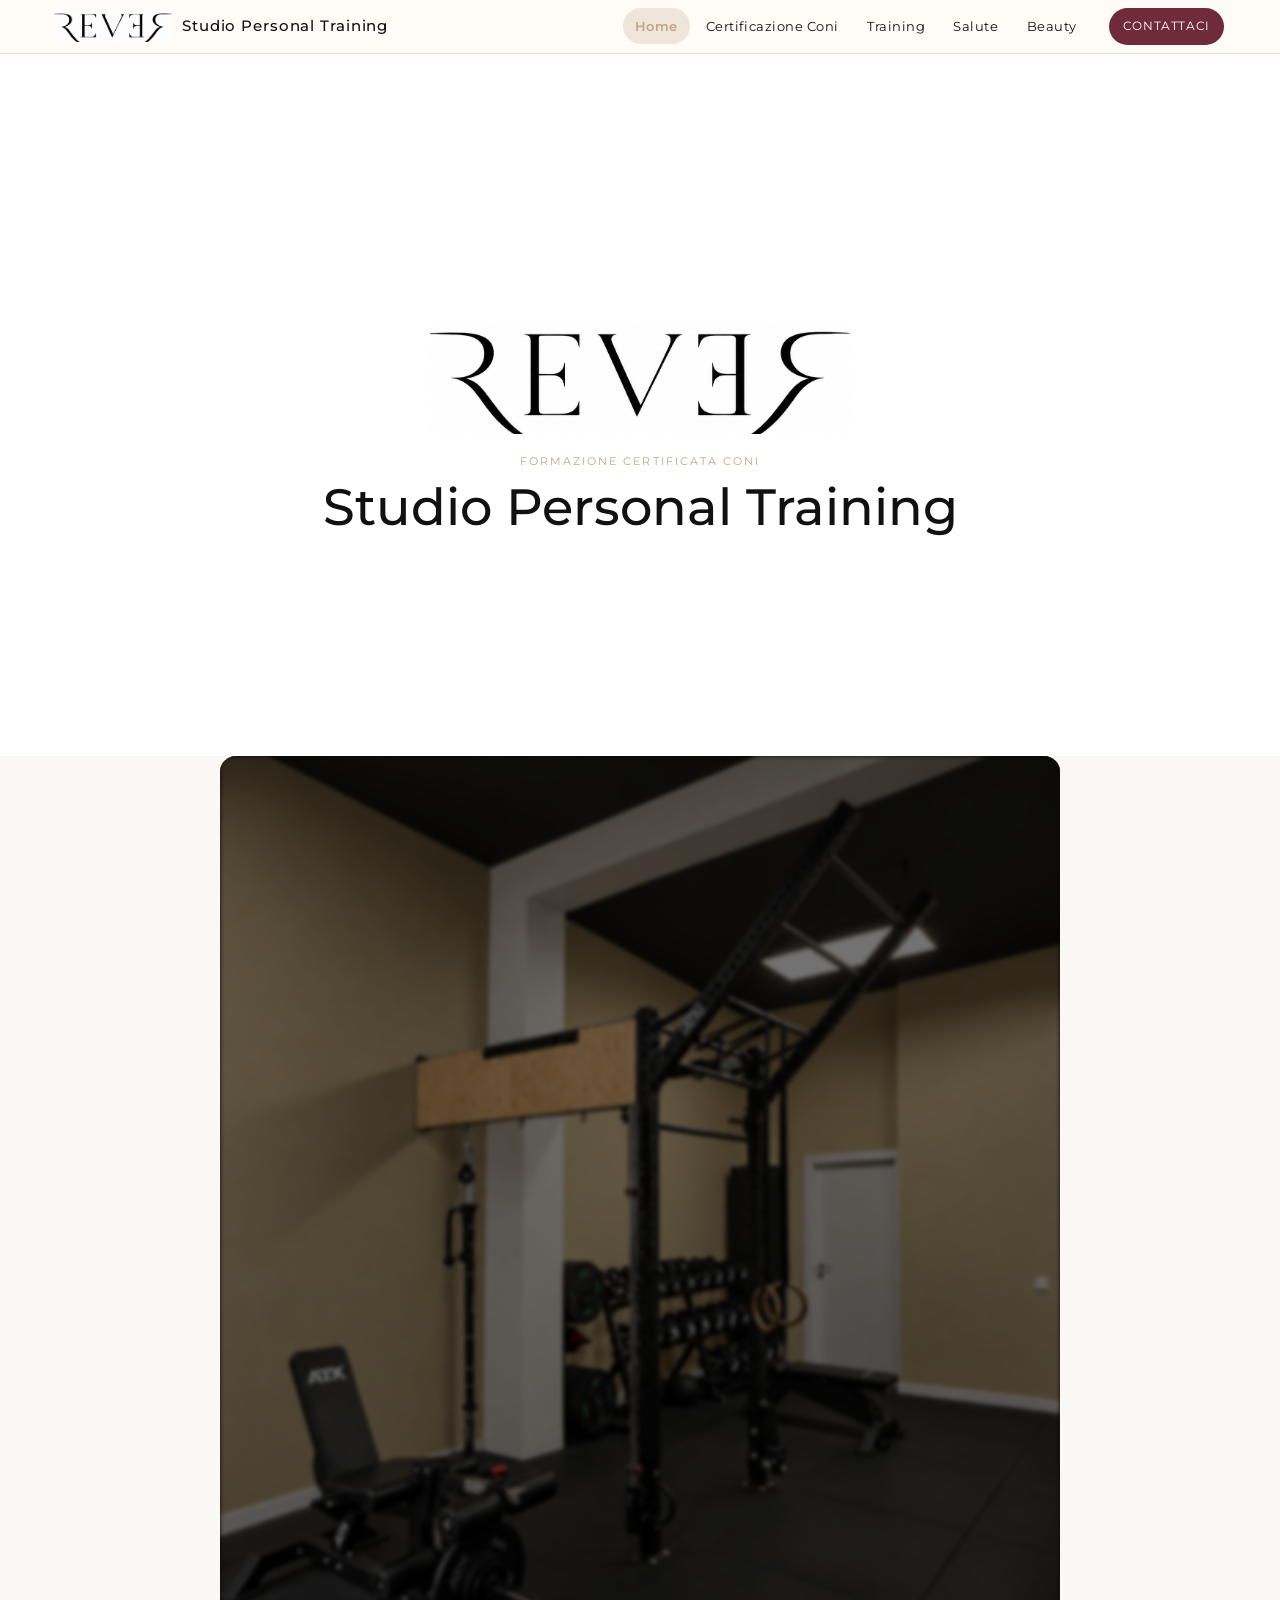
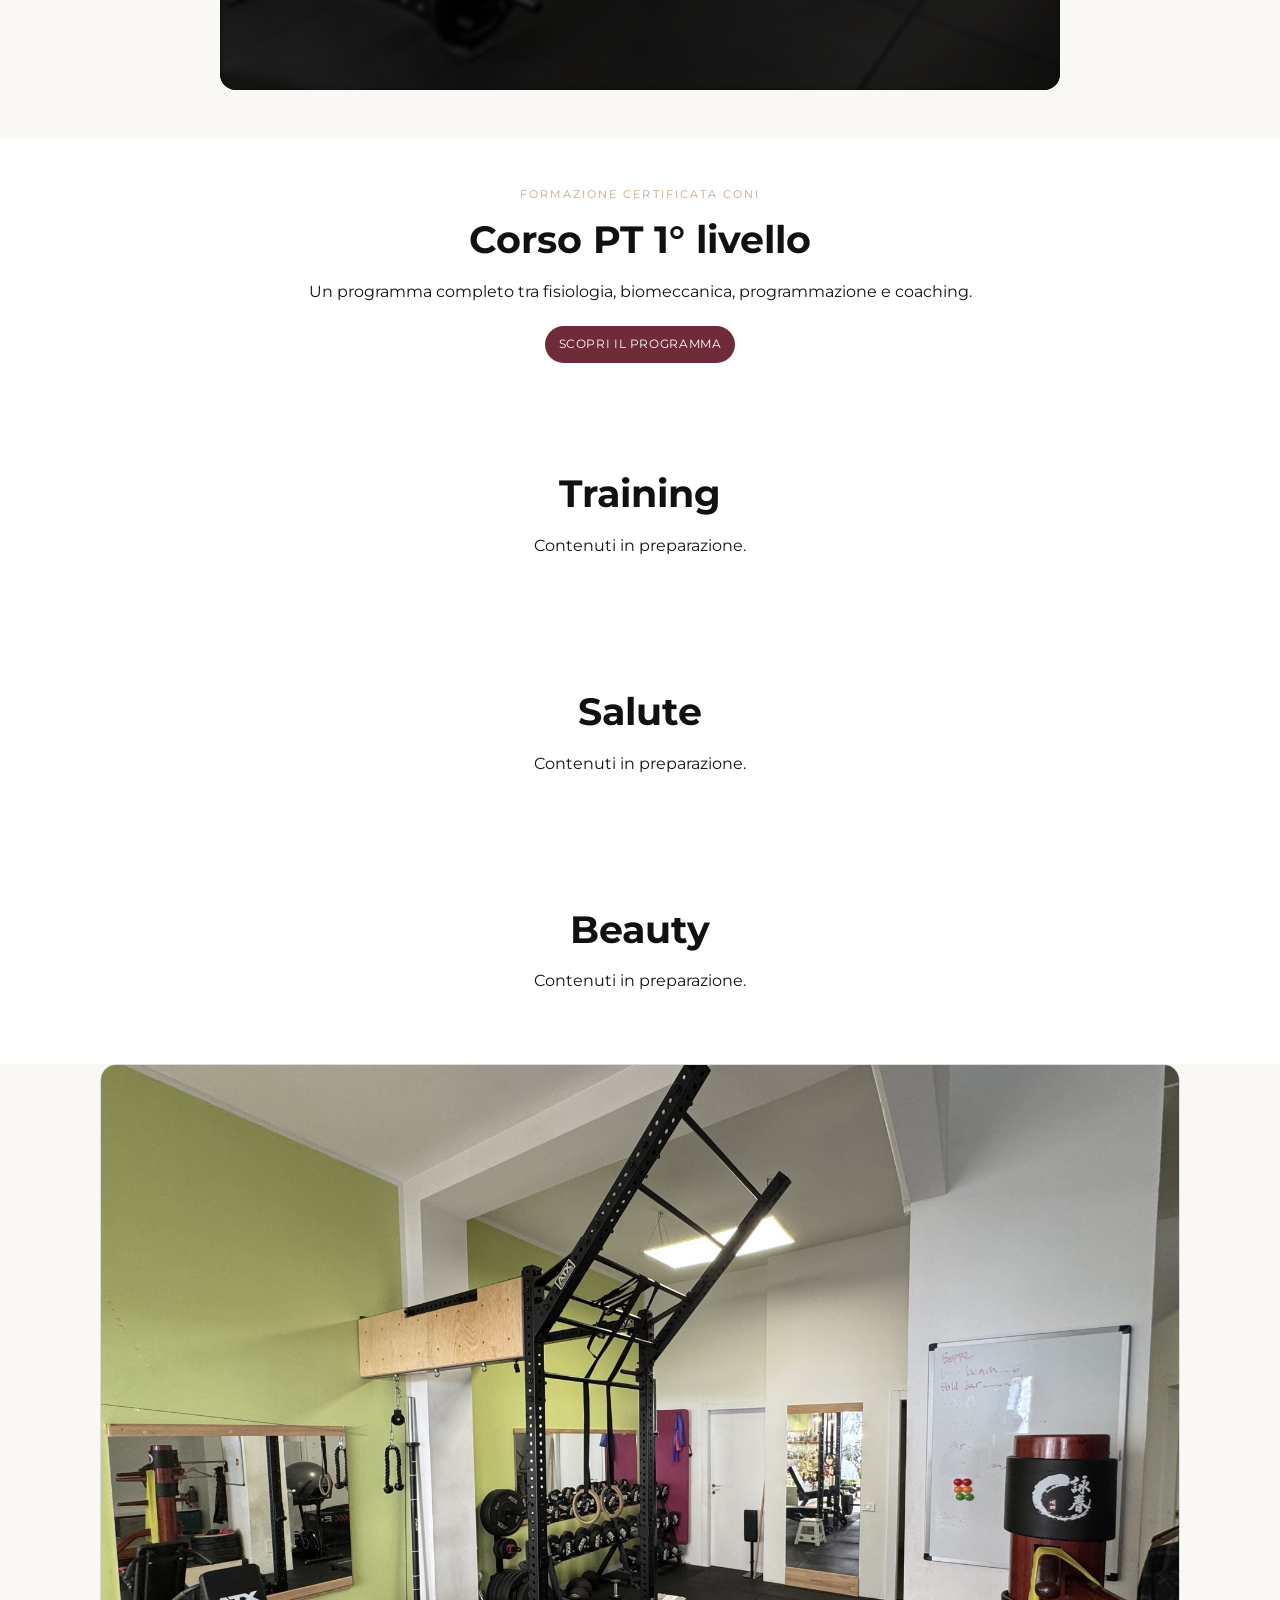
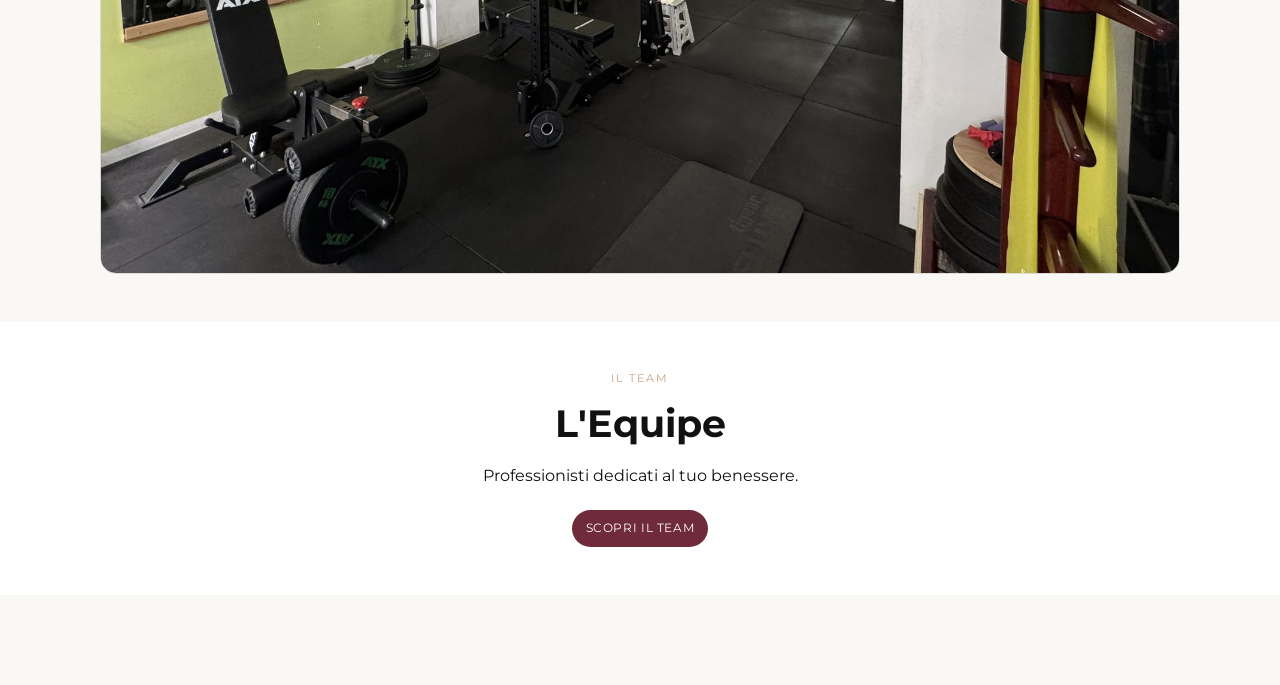
==== index.html @ 1d3ec1c0 "Riorganizza navigazione e capitoli del corso" ====
<!DOCTYPE html>
<html lang="it">
<head>
  <meta charset="UTF-8" />
  <meta name="viewport" content="width=device-width, initial-scale=1" />
  <title>Studio Rever — Personal Training</title>
  <meta name="description" content="Studio Rever: personal training e formazione certificata CONI per trainer." />
  <link rel="icon" type="image/svg+xml" href="images/favicon.svg" />
  <link rel="preconnect" href="https://fonts.googleapis.com" />
  <link rel="preconnect" href="https://fonts.gstatic.com" crossorigin />
  <link href="https://fonts.googleapis.com/css2?family=Montserrat:wght@400;500;600;700" rel="stylesheet" />
  <link rel="stylesheet" href="css/style.css" />
</head>
<body>
  <header class="nav">
    <div class="nav-bar">
      <a class="brand" href="#top">
        <span class="brand-logo" role="img" aria-label="Rever"><img src="images/rever-wordmark.png" alt="" /></span>
        <span class="brand-text">Studio Personal Training</span>
      </a>
      <nav class="nav-links" aria-label="Principale">
        <a href="index.html" class="active" aria-current="page">Home</a>
        <a href="formazione.html">Certificazione Coni</a>
        <a href="index.html#training">Training</a>
        <a href="index.html#salute">Salute</a>
        <a href="index.html#beauty">Beauty</a>
      </nav>
      <div class="nav-actions">
        <a class="cta" href="https://wa.me/39XXXXXXXXXX" target="_blank" rel="noopener">Contattaci</a>
        <button class="nav-toggle" type="button" aria-label="Apri menu" aria-expanded="false">
          <span></span><span></span>
        </button>
      </div>
    </div>
    <nav class="nav-mobile" hidden aria-label="Mobile">
      <a href="index.html" class="active" aria-current="page">Home</a>
      <a href="formazione.html">Certificazione Coni</a>
      <a href="index.html#training">Training</a>
      <a href="index.html#salute">Salute</a>
      <a href="index.html#beauty">Beauty</a>
      <a class="cta" href="https://wa.me/39XXXXXXXXXX" target="_blank" rel="noopener">Contattaci</a>
    </nav>
  </header>

  <main id="top">
    <section class="hero">
      <div class="hero-content">
        <span class="hero-logo" role="img" aria-label="Rever"><img src="images/rever-wordmark.png" alt="" /></span>
        <p class="eyebrow">Formazione certificata CONI</p>
        <h1>Studio Personal Training</h1>
      </div>
    </section>
    <figure class="hero-photo">
      <img src="images/reverstudio-hero.png" alt="Interno dello studio Rever" />
    </figure>
        <section id="formazione" class="block teaser"><div class="container"><p class="eyebrow">Formazione certificata CONI</p><h2>Corso PT 1° livello</h2><p class="lead">Un programma completo tra fisiologia, biomeccanica, programmazione e coaching.</p><a class="cta" href="formazione.html">Scopri il programma</a></div></section>
    <section id="training" class="block teaser service-section"><div class="container"><h2>Training</h2><p class="lead">Contenuti in preparazione.</p></div></section>
    <section id="salute" class="block teaser service-section"><div class="container"><h2>Salute</h2><p class="lead">Contenuti in preparazione.</p></div></section>
    <section id="beauty" class="block teaser service-section"><div class="container"><h2>Beauty</h2><p class="lead">Contenuti in preparazione.</p></div></section>
    <section id="studio" class="block studio-preview">
      <img src="images/studio.jpg" alt="Lo studio Rever" />
    </section>
    <section id="equipe" class="block teaser">
      <div class="container">
        <p class="eyebrow">Il team</p>
        <h2>L'Equipe</h2>
        <p class="lead">Professionisti dedicati al tuo benessere.</p>
        <a class="cta" href="equipe.html">Scopri il team</a>
      </div>
    </section>
    <section id="approfondimenti" class="block"></section>
  </main>
  <script src="js/main.js"></script>
</body>
</html>
---- css/style.css ----
:root {
  --white: #ffffff;
  --brown: #c4a484;
  --burgundy: #702b3a;
  --burgundy-dark: #4f1b27;
  --brown-light: #e8d5c4;
  --black: #111111;
  --ink: #111111;
  --muted: #5c534c;
  --paper: #ffffff;
  --cream: #faf8f5;
  --line: rgba(17, 17, 17, 0.12);
  --ease: cubic-bezier(0.2, 0, 0, 1);
}

* { box-sizing: border-box; margin: 0; padding: 0; }
html { scroll-behavior: smooth; }
body {
  font-family: "Montserrat", sans-serif;
  background: var(--cream);
  color: var(--ink);
  line-height: 1.5;
  font-weight: 400;
  overflow-x: hidden;
}
a { color: inherit; text-decoration: none; }
button { font: inherit; cursor: pointer; background: none; border: 0; }
img { max-width: 100%; height: auto; }

.nav {
  position: sticky;
  top: 0;
  z-index: 20;
  padding: 0;
  background: rgba(255, 252, 248, 0.95);
  border-bottom: 1px solid var(--line);
  backdrop-filter: blur(12px);
}
.nav-bar {
  max-width: 1200px;
  margin: 0 auto;
  display: flex;
  align-items: center;
  gap: 12px;
  padding: 10px 20px;
  background: transparent;
  border: none;
  border-radius: 0;
}
.brand {
  display: flex;
  align-items: center;
  gap: 10px;
  min-width: 0;
  flex: 1;
}
.brand-logo {
  height: 26px;
  width: auto;
  display: block;
  flex-shrink: 0;
}
.brand-text {
  font-family: "Montserrat", sans-serif;
  font-size: 0.82rem;
  font-weight: 500;
  letter-spacing: 0.06em;
  line-height: 1.15;
  color: var(--ink);
  white-space: nowrap;
  overflow: hidden;
  text-overflow: ellipsis;
}

.nav-links {
  display: none;
  margin-left: auto;
  align-items: center;
  gap: 4px;
}
.nav-links a {
  padding: 8px 12px;
  font-size: 0.84rem;
  letter-spacing: 0.04em;
  border-radius: 999px;
}
.nav-links a:hover { background: rgba(196, 164, 132, 0.25); color: var(--brown); }

.nav-actions { display: flex; align-items: center; gap: 6px; margin-left: auto; flex-shrink: 0; }
.nav-links + .nav-actions { margin-left: 0; }

.cta {
  display: inline-flex;
  align-items: center;
  justify-content: center;
  padding: 9px 14px;
  border-radius: 999px;
  background: var(--burgundy);
  color: #fff;
  font-size: 0.78rem;
  letter-spacing: 0.05em;
  text-transform: uppercase;
  white-space: nowrap;
}
.cta:hover { background: var(--burgundy-dark); }

.nav-toggle {
  width: 38px;
  height: 38px;
  position: relative;
  border-radius: 999px;
  border: 1px solid var(--line);
  flex-shrink: 0;
}
.nav-toggle span {
  position: absolute;
  left: 10px;
  right: 10px;
  height: 1.5px;
  background: var(--ink);
}
.nav-toggle span:first-child { top: 14px; }
.nav-toggle span:last-child { bottom: 14px; }
.nav-toggle[aria-expanded="true"] span:first-child { top: 18px; transform: rotate(45deg); }
.nav-toggle[aria-expanded="true"] span:last-child { bottom: 18px; transform: rotate(-45deg); }

.nav-mobile {
  max-width: 1180px;
  margin: 8px auto 0;
  display: flex;
  flex-direction: column;
  gap: 4px;
  padding: 12px;
  background: var(--paper);
  border: 1px solid var(--line);
  border-radius: 1.2rem;
}
.nav-mobile[hidden] { display: none; }
.nav-mobile a { padding: 12px 12px; text-align: center; }
.nav-mobile .cta { margin-top: 6px; }

.hero {
  min-height: 70vh;
  display: flex;
  flex-direction: column;
  align-items: center;
  justify-content: center;
  text-align: center;
  padding: 6rem 16px 3rem;
  background: var(--white);
  color: var(--ink);
}
.hero-logo { width: min(420px, 80vw); height: auto; margin-bottom: 1.2rem; }
.eyebrow {
  letter-spacing: 0.18em;
  text-transform: uppercase;
  font-size: 0.7rem;
  color: var(--brown);
  margin-bottom: 0.5rem;
}
h1 {
  font-family: "Montserrat", sans-serif;
  font-weight: 500;
  font-size: clamp(1.8rem, 6vw, 3.2rem);
  line-height: 1.15;
}
.block { min-height: 10vh; }
.studio-preview { width: min(1080px, 92vw); margin: 0 auto 3rem; }
.studio-preview img {
  width: 100%;
  display: block;
  border-radius: 1rem;
  border: 1px solid var(--line);
}

@media (min-width: 980px) {
  .nav-links { display: flex; }
  .nav-toggle { display: none; }
  .brand-logo { height: 32px; }
  .brand-text { font-size: 0.92rem; }
  .nav { padding: 0; }
  .nav-bar { padding: 8px 16px 8px 14px; gap: 20px; }
  .hero { min-height: 78vh; padding: 7rem 20px 4rem; }
}

.formazione { padding: 4rem 16px 3rem; background: var(--white); }
.formazione .container { max-width: 900px; margin: 0 auto; }
.formazione h2 {
  font-family: "Montserrat", sans-serif;
  font-weight: 500;
  font-size: clamp(1.7rem, 5vw, 2.8rem);
  margin: 0.4rem 0 0.8rem;
  color: var(--black);
}
.formazione .lead { color: var(--muted); margin-bottom: 1.5rem; font-size: 1rem; }
.formazione .punti { list-style: none; display: flex; flex-direction: column; gap: 1rem; }
.formazione .punti li {
  padding: 1rem 1.1rem;
  background: var(--cream);
  border-left: 4px solid var(--brown);
  border-radius: 0.6rem;
  line-height: 1.55;
}
.formazione .punti strong { color: var(--black); }

/* Pagina formazione */
.page-hero { padding: 6rem 16px 2.5rem; text-align: center; background: var(--white); }
.page-hero h1 { font-size: clamp(1.9rem, 6vw, 3.4rem); font-weight: 700; letter-spacing: -0.02em; }
.programma { padding: 1.5rem 16px 4rem; background: var(--cream); }
.programma .container { max-width: 1000px; margin: 0 auto; display: flex; flex-direction: column; gap: 2rem; }
.modulo { background: var(--white); border: 1px solid var(--line); border-radius: 1.1rem; padding: 1.3rem 1.2rem 1.5rem; }
.modulo header { display: flex; align-items: center; gap: 0.8rem; margin-bottom: 1.2rem; flex-wrap: wrap; }
.modulo .ore { background: var(--brown); color: var(--white); font-size: 0.72rem; font-weight: 700; letter-spacing: 0.08em; text-transform: uppercase; padding: 4px 10px; border-radius: 999px; }
.modulo h2 { font-size: 1.3rem; font-weight: 700; letter-spacing: -0.01em; }

.rami {
  display: grid;
  grid-template-columns: 1fr;
  gap: 1rem;
}
@media (min-width: 720px) {
  .rami { grid-template-columns: 1fr 1fr; }
  .rami-3 { grid-template-columns: 1fr 1fr; }
  .rami-3 .ramo:last-child { grid-column: 1 / -1; }
}
.ramo {
  background: #fff;
  padding: 1.1rem 1.15rem 1.2rem;
  border-radius: 0.9rem;
  border: 1px solid var(--line);
  box-shadow: 0 1px 2px rgba(17,17,17,0.03);
  transition: box-shadow 0.2s var(--ease);
}
.ramo:hover { box-shadow: 0 4px 16px rgba(17,17,17,0.06); }
.ramo h3 {
  font-size: 0.95rem;
  font-weight: 600;
  margin-bottom: 0.55rem;
  color: var(--black);
  letter-spacing: -0.01em;
}
.ramo ul {
  padding-left: 1.1rem;
  display: flex;
  flex-direction: column;
  gap: 0.35rem;
  list-style: disc;
}
.ramo li {
  font-size: 0.88rem;
  line-height: 1.45;
  color: var(--ink);
}
.teaser { padding: 3rem 16px; text-align: center; background: var(--white); }
.teaser .container { max-width: 720px; margin: 0 auto; }
.teaser h2 { font-size: clamp(1.6rem, 5vw, 2.4rem); font-weight: 700; margin: 0.4rem 0 0.7rem; }
.teaser .lead { margin-bottom: 1.4rem; }
.nav-links a.active { background: rgba(196, 164, 132, 0.25); color: var(--brown); font-weight: 600; }

/* Pagina equipe */
.equipe { padding: 1.5rem 16px 4rem; background: var(--cream); }
.equipe .container { max-width: 900px; margin: 0 auto; }
.member {
  background: var(--white);
  border: 1px solid var(--line);
  border-radius: 1.1rem;
  padding: 1.5rem;
  display: flex;
  gap: 1.5rem;
  align-items: flex-start;
}
.member img {
  width: 160px;
  height: 160px;
  border-radius: 50%;
  object-fit: cover;
  flex-shrink: 0;
  border: 1px solid var(--line);
}
.member-info h2 { font-size: 1.5rem; font-weight: 700; margin-bottom: 0.3rem; }
.member .role { color: var(--brown); font-weight: 600; letter-spacing: 0.04em; text-transform: uppercase; font-size: 0.82rem; margin-bottom: 0.8rem; }
.member-info p { margin-bottom: 0.7rem; color: var(--ink); font-size: 0.95rem; }

@media (max-width: 680px) {
  .member {
    flex-direction: column;
    align-items: center;
    text-align: center;
    padding: 1.4rem 1.2rem;
  }
  .member img {
    width: 180px;
    height: 180px;
    margin-bottom: 0.5rem;
  }
  .member-info h2 { font-size: 1.4rem; }
  .nav-bar { gap: 8px; padding: 6px 10px; }
  .brand-text { font-size: 0.75rem; }
  .cta { padding: 8px 12px; font-size: 0.72rem; }
  .page-hero { padding: 5rem 16px 2rem; }
  .hero { padding: 5rem 16px 2.5rem; }
}

@media (max-width: 480px) {
  .brand-text { display: none; }
  .member img { width: 160px; height: 160px; }
  .nav { top: 0; }
}

/* CV sintetico con icone */
.cv-list {
  list-style: none;
  padding: 0;
  margin: 0.6rem 0 0;
  display: flex;
  flex-direction: column;
  gap: 0.7rem;
}
.cv-list li {
  display: flex;
  align-items: flex-start;
  gap: 0.65rem;
  font-size: 0.95rem;
  line-height: 1.45;
  color: var(--ink);
}
.cv-list .icon {
  flex-shrink: 0;
  font-size: 1.15rem;
  line-height: 1.3;
  margin-top: 0.05rem;
}
@media (max-width: 680px) {
  .cv-list li { justify-content: center; text-align: left; }
}

/* SVG icons consistent across OS */
.icon {
  display: inline-flex;
  align-items: center;
  justify-content: center;
  flex-shrink: 0;
}
.cv-list .icon {
  width: 1.25em;
  height: 1.25em;
  color: var(--brown);
  margin-top: 0.08rem;
}
.ore {
  display: inline-flex;
  align-items: center;
  gap: 0.35em;
}
.ore .icon {
  width: 1.15em;
  height: 1.15em;
  color: #fff;
  stroke: #fff;
  flex-shrink: 0;
}

/* Il titolare apre la pagina con un profilo più ampio. */
.equipe .container { display: flex; flex-direction: column; gap: 2rem; }
.member-info { min-width: 0; }
.member-owner { border-top: 4px solid var(--brown); padding: clamp(1.4rem, 4vw, 2.5rem); }
.member-owner .member-info h2 { font-size: clamp(1.6rem, 4vw, 2.1rem); }
.member-owner .member-intro { font-size: 1.05rem; line-height: 1.65; }
.member-owner .cv-list { margin-top: 1.4rem; }
.member-owner .eyebrow { color: var(--muted); font-size: 0.7rem; }

/* Logo originale, inquadrato senza alterarne il disegno. */
.brand-logo, .hero-logo { position: relative; overflow: hidden; display: block; aspect-ratio: 3.7 / 1; }
.brand-logo { width: 96px; height: auto; }
.hero-logo { width: min(420px, 80vw); height: auto; }
.brand-logo img, .hero-logo img { position: absolute; width: 150%; max-width: none; height: auto; left: 50%; top: 50%; transform: translate(-50%, -50%); }
.modulo .ore { width: 30px; height: 30px; padding: 0; justify-content: center; border-radius: 50%; }
@media (min-width: 980px) { .brand-logo { width: 118px; height: auto; } }

.member .matteo-portrait { object-position: 50% 35%; }

.marinoni-frame { display: block; width: 160px; height: 160px; border-radius: 50%; overflow: hidden; flex-shrink: 0; border: 1px solid var(--line); }
.member .marinoni-frame img { display: block; width: 100%; height: 100%; border: 0; border-radius: 0; transform: scale(1.2); transform-origin: 50% 0%; }
@media (min-width: 481px) and (max-width: 680px) { .marinoni-frame { width: 180px; height: 180px; margin-bottom: 0.5rem; } }

.modulo .ore-plus { width: auto; height: auto; padding: 4px 10px; border-radius: 999px; }
.modulo-plus .ramo { color: var(--ink); }
.modulo-plus .ramo p { font-size: 0.88rem; line-height: 1.55; }

.download-programma { margin-top: 1.2rem; }
.modulo-plus { background: var(--black); color: var(--white); border: 1px solid var(--black); padding: clamp(1.5rem, 3vw, 2rem); box-shadow: 0 8px 26px rgba(100, 73, 49, 0.09); }
.modulo-plus h2 { font-size: clamp(1.35rem, 3vw, 1.8rem); }
.modulo-plus .ore-plus { background: var(--white); color: var(--black); }
.modulo-plus .ore-plus .icon { color: var(--black); stroke: currentColor; }
.plus-eyebrow { color: var(--white); font-size: 0.72rem; font-weight: 700; letter-spacing: 0.1em; text-transform: uppercase; margin-bottom: 0.75rem; }

/* Foto dello studio sotto la hero. */
.hero-content { display: flex; flex-direction: column; align-items: center; }
.hero-photo { position: relative; width: min(840px, 92vw); margin: 0 auto 3rem; overflow: hidden; border-radius: 1rem; background: var(--black); }
.hero-photo img { display: block; width: 100%; height: auto; filter: blur(2px); }
.hero-photo::after { content: ""; position: absolute; inset: 0; background: rgba(0, 0, 0, 0.55); pointer-events: none; }

/* Capitoli del programma, in sequenza verticale. */
.programma .modulo:not(.modulo-plus) .rami { grid-template-columns: 1fr; }
.programma .modulo:not(.modulo-plus) .ramo { grid-column: auto; }
.programma .modulo:not(.modulo-plus) .ramo h3 { margin-bottom: 0; }
.service-section { scroll-margin-top: 5rem; }
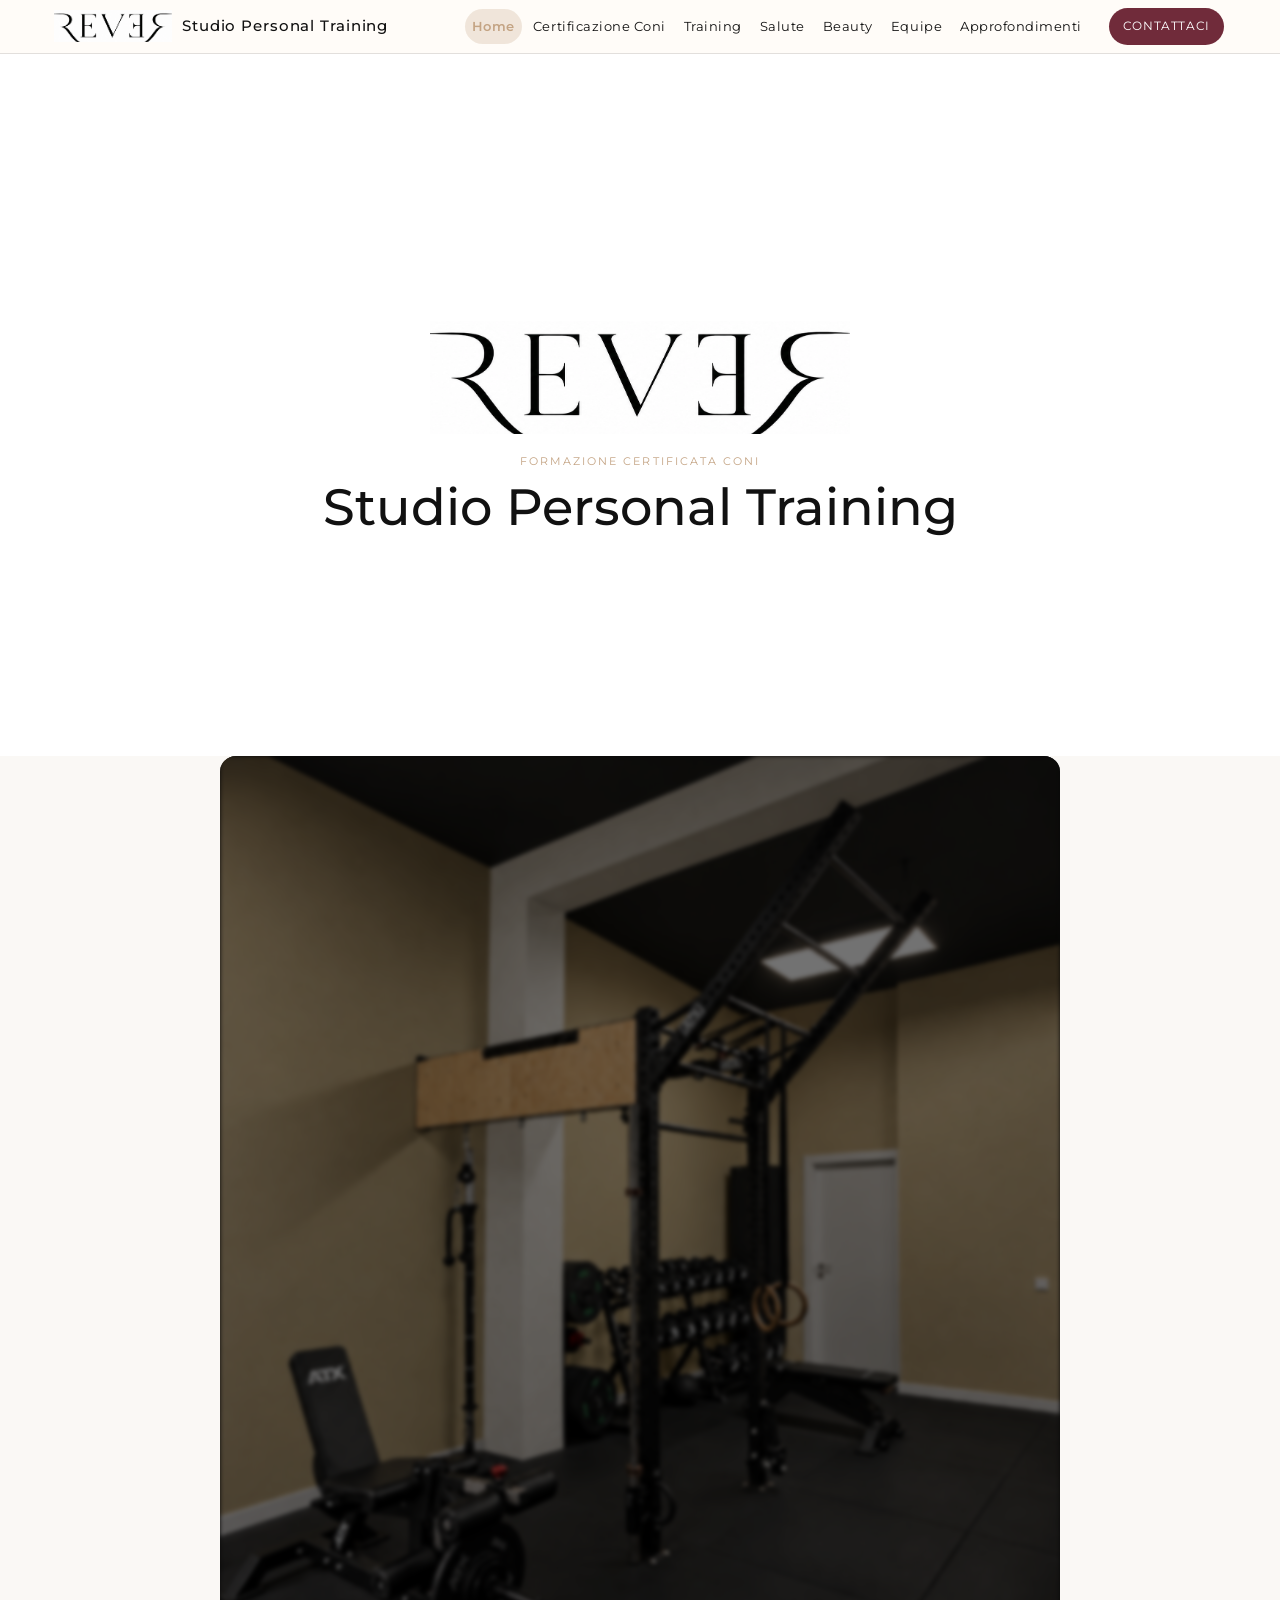
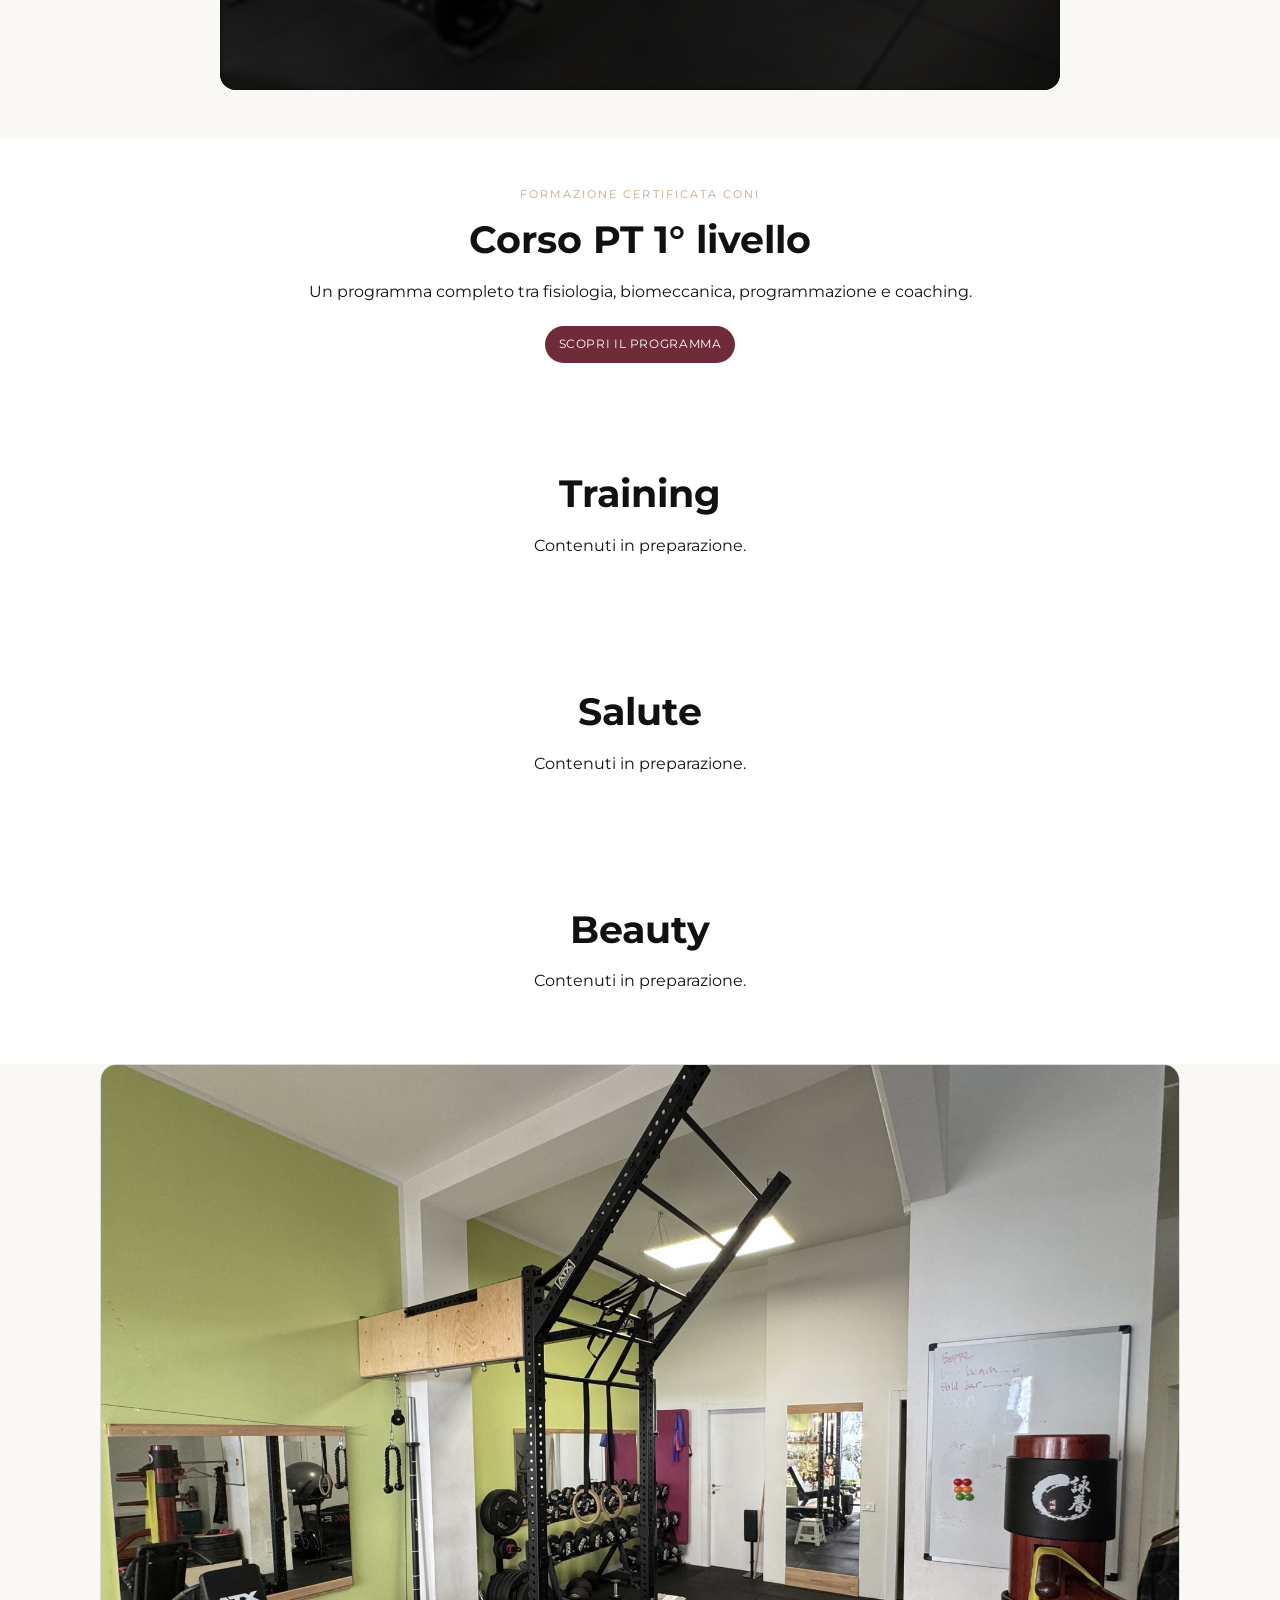
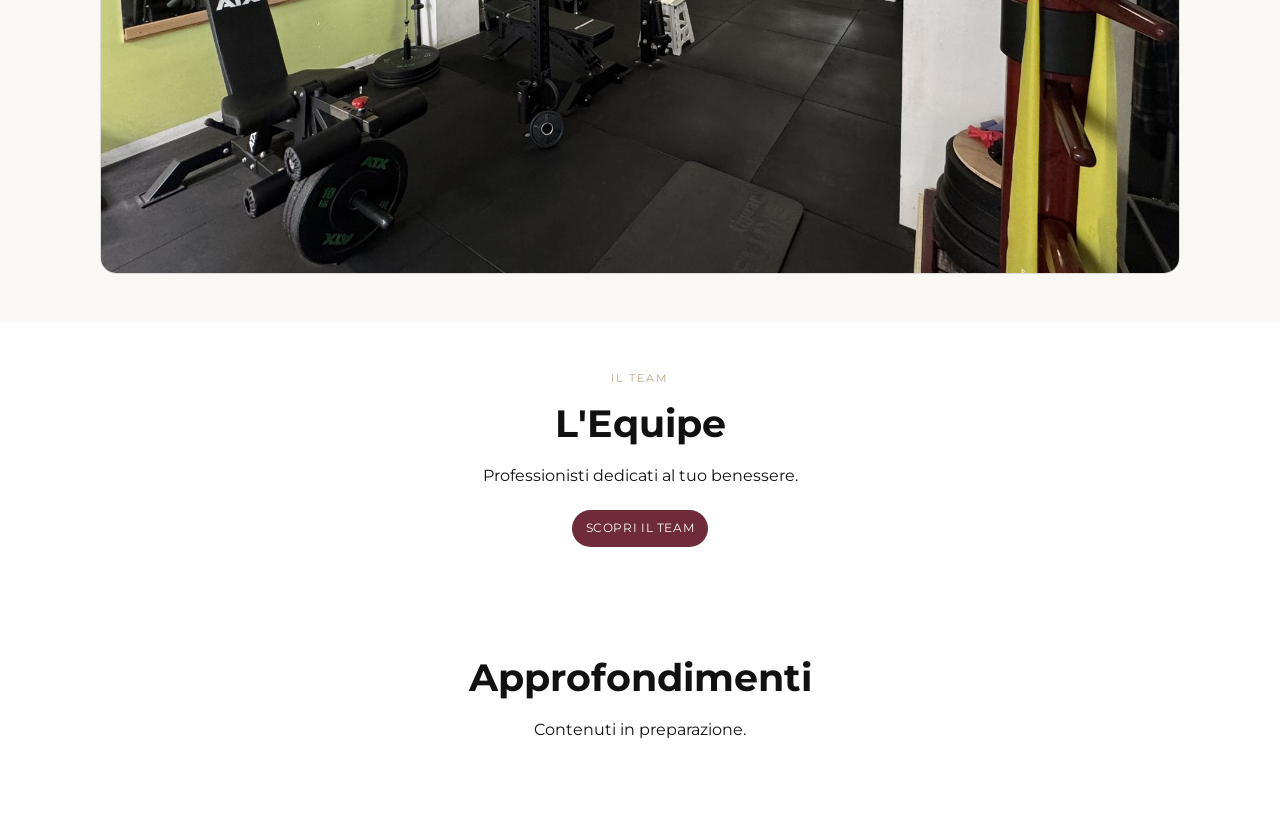
==== commit 33d294af: "Affianca le card del corso e completa il menu" ====
--- a/index.html
+++ b/index.html
@@ -24,6 +24,8 @@
         <a href="index.html#training">Training</a>
         <a href="index.html#salute">Salute</a>
         <a href="index.html#beauty">Beauty</a>
+        <a href="equipe.html">Equipe</a>
+        <a href="index.html#approfondimenti">Approfondimenti</a>
       </nav>
       <div class="nav-actions">
         <a class="cta" href="https://wa.me/39XXXXXXXXXX" target="_blank" rel="noopener">Contattaci</a>
@@ -38,6 +40,8 @@
       <a href="index.html#training">Training</a>
       <a href="index.html#salute">Salute</a>
       <a href="index.html#beauty">Beauty</a>
+      <a href="equipe.html">Equipe</a>
+      <a href="index.html#approfondimenti">Approfondimenti</a>
       <a class="cta" href="https://wa.me/39XXXXXXXXXX" target="_blank" rel="noopener">Contattaci</a>
     </nav>
   </header>
@@ -68,7 +72,7 @@
         <a class="cta" href="equipe.html">Scopri il team</a>
       </div>
     </section>
-    <section id="approfondimenti" class="block"></section>
+    <section id="approfondimenti" class="block teaser service-section"><div class="container"><h2>Approfondimenti</h2><p class="lead">Contenuti in preparazione.</p></div></section>
   </main>
   <script src="js/main.js"></script>
 </body>
--- a/css/style.css
+++ b/css/style.css
@@ -173,7 +173,7 @@
   border: 1px solid var(--line);
 }
 
-@media (min-width: 980px) {
+@media (min-width: 1180px) {
   .nav-links { display: flex; }
   .nav-toggle { display: none; }
   .brand-logo { height: 32px; }
@@ -405,3 +405,11 @@
 .programma .modulo:not(.modulo-plus) .ramo { grid-column: auto; }
 .programma .modulo:not(.modulo-plus) .ramo h3 { margin-bottom: 0; }
 .service-section { scroll-margin-top: 5rem; }
+
+/* Le card del corso si affiancano sui display ampi. */
+.programma .container { display: grid; grid-template-columns: 1fr; align-items: start; }
+.programma .modulo-plus { grid-column: 1 / -1; }
+.chapter-list { padding-left: 1.2rem; display: flex; flex-direction: column; gap: 0.65rem; }
+.chapter-list li { padding-left: 0.1rem; font-size: 0.95rem; line-height: 1.5; }
+@media (min-width: 720px) { .programma .container { grid-template-columns: repeat(2, minmax(0, 1fr)); } }
+@media (min-width: 1180px) { .nav-links a { padding: 8px 7px; font-size: 0.8rem; } }
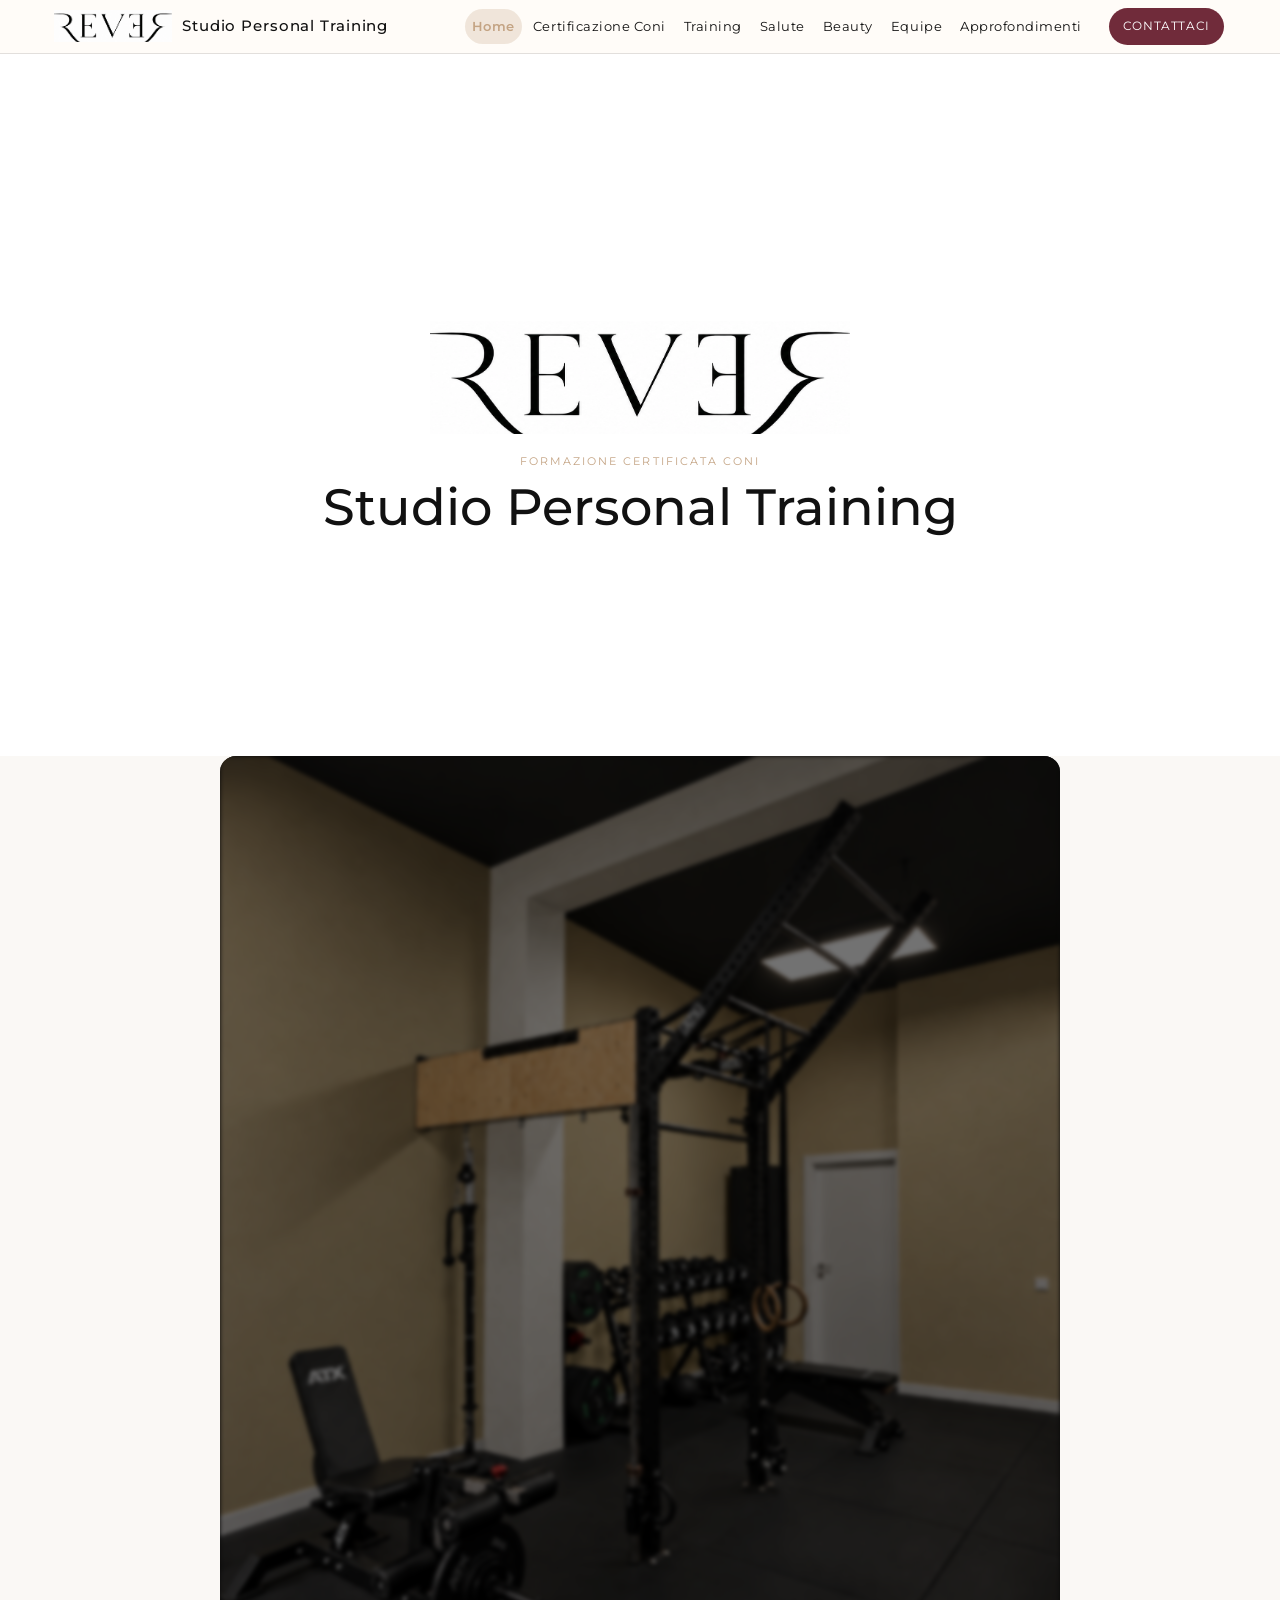
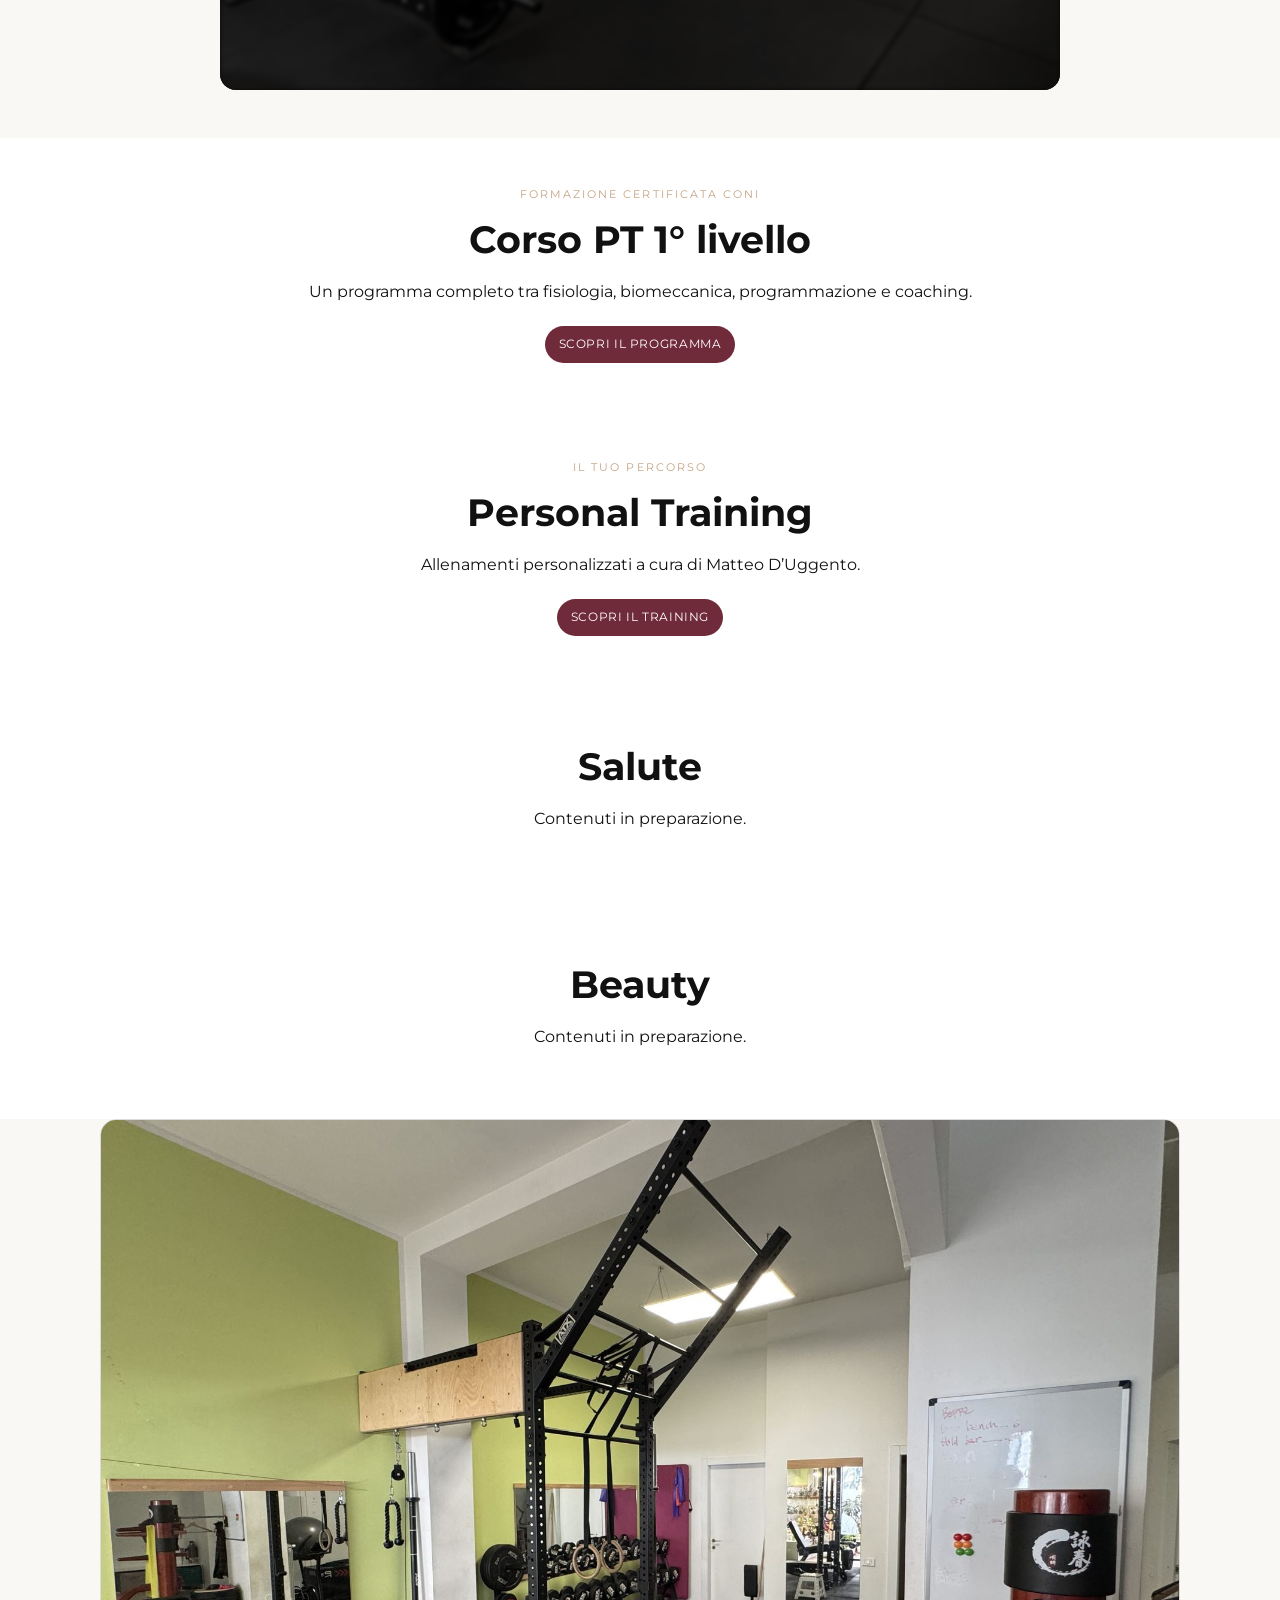
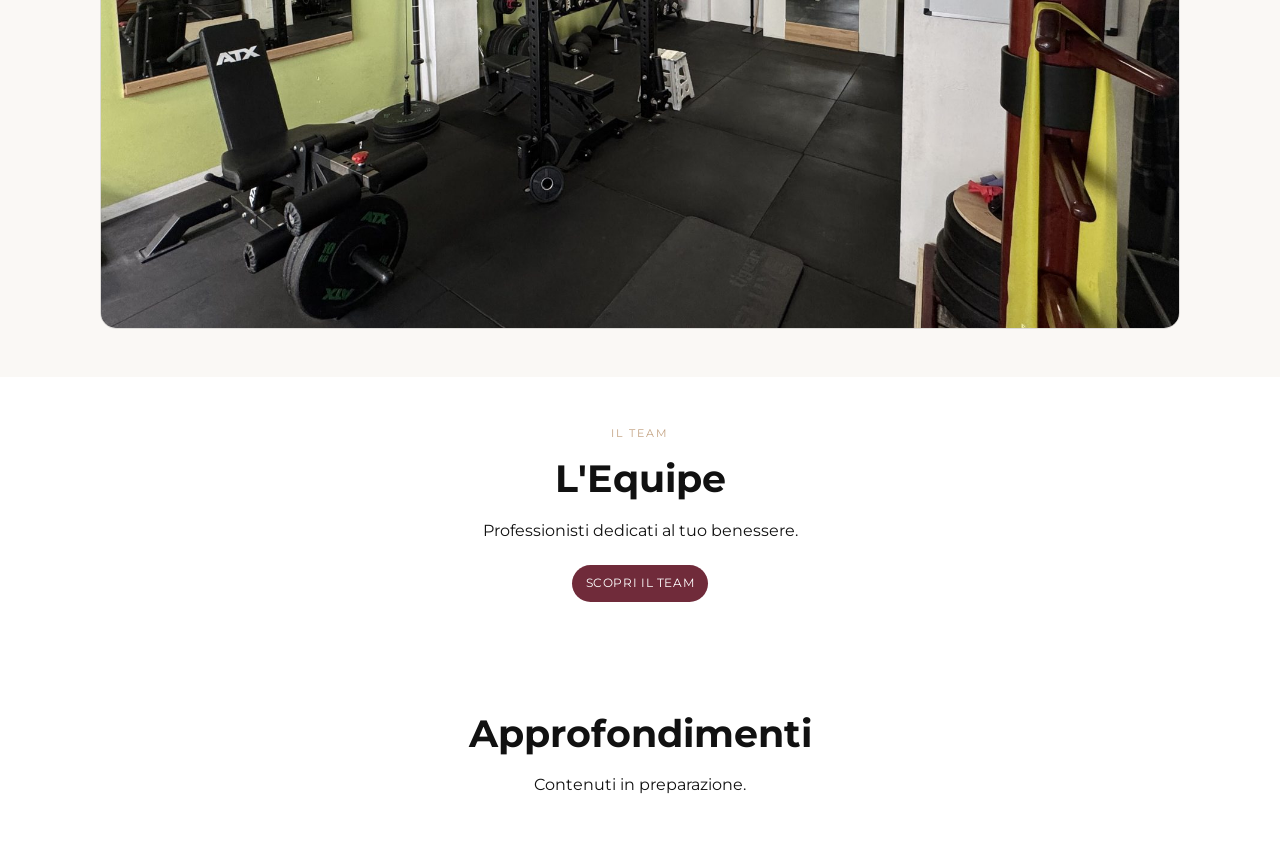
==== commit cea6622d: "Aggiungi pagina dedicata al personal training" ====
--- a/index.html
+++ b/index.html
@@ -21,7 +21,7 @@
       <nav class="nav-links" aria-label="Principale">
         <a href="index.html" class="active" aria-current="page">Home</a>
         <a href="formazione.html">Certificazione Coni</a>
-        <a href="index.html#training">Training</a>
+        <a href="training.html">Training</a>
         <a href="index.html#salute">Salute</a>
         <a href="index.html#beauty">Beauty</a>
         <a href="equipe.html">Equipe</a>
@@ -37,7 +37,7 @@
     <nav class="nav-mobile" hidden aria-label="Mobile">
       <a href="index.html" class="active" aria-current="page">Home</a>
       <a href="formazione.html">Certificazione Coni</a>
-      <a href="index.html#training">Training</a>
+      <a href="training.html">Training</a>
       <a href="index.html#salute">Salute</a>
       <a href="index.html#beauty">Beauty</a>
       <a href="equipe.html">Equipe</a>
@@ -58,7 +58,7 @@
       <img src="images/reverstudio-hero.png" alt="Interno dello studio Rever" />
     </figure>
         <section id="formazione" class="block teaser"><div class="container"><p class="eyebrow">Formazione certificata CONI</p><h2>Corso PT 1° livello</h2><p class="lead">Un programma completo tra fisiologia, biomeccanica, programmazione e coaching.</p><a class="cta" href="formazione.html">Scopri il programma</a></div></section>
-    <section id="training" class="block teaser service-section"><div class="container"><h2>Training</h2><p class="lead">Contenuti in preparazione.</p></div></section>
+    <section id="training" class="block teaser service-section"><div class="container"><p class="eyebrow">Il tuo percorso</p><h2>Personal Training</h2><p class="lead">Allenamenti personalizzati a cura di Matteo D’Uggento.</p><a class="cta" href="training.html">Scopri il training</a></div></section>
     <section id="salute" class="block teaser service-section"><div class="container"><h2>Salute</h2><p class="lead">Contenuti in preparazione.</p></div></section>
     <section id="beauty" class="block teaser service-section"><div class="container"><h2>Beauty</h2><p class="lead">Contenuti in preparazione.</p></div></section>
     <section id="studio" class="block studio-preview">
--- a/css/style.css
+++ b/css/style.css
@@ -413,3 +413,60 @@
 .chapter-list li { padding-left: 0.1rem; font-size: 0.95rem; line-height: 1.5; }
 @media (min-width: 720px) { .programma .container { grid-template-columns: repeat(2, minmax(0, 1fr)); } }
 @media (min-width: 1180px) { .nav-links a { padding: 8px 7px; font-size: 0.8rem; } }
+
+/* Sei card in due file da tre, adattate agli schermi piccoli. */
+.programma .container { display: flex; max-width: 1200px; }
+.chapter-cards { display: grid; width: 100%; grid-template-columns: 1fr; gap: 1rem; align-items: stretch; }
+.chapter-cards .modulo { min-width: 0; }
+@media (min-width: 600px) { .chapter-cards { grid-template-columns: repeat(2, minmax(0, 1fr)); } }
+@media (min-width: 980px) { .chapter-cards { grid-template-columns: repeat(3, minmax(0, 1fr)); } }
+
+/* Collegamento al profilo del formatore. */
+.course-trainer { display: flex; width: fit-content; align-items: center; gap: 0.65rem; margin: 1.2rem auto 0; text-align: left; border-radius: 999px; }
+.course-trainer img { width: 48px; height: 48px; object-fit: cover; object-position: 50% 35%; border-radius: 50%; border: 1px solid var(--line); }
+.course-trainer span { display: block; }
+.course-trainer-label { color: var(--muted); font-size: 0.72rem; }
+.course-trainer strong { display: block; font-size: 0.88rem; }
+.course-trainer:hover strong { color: var(--burgundy); text-decoration: underline; }
+.course-trainer:focus-visible { outline: 3px solid var(--burgundy); outline-offset: 4px; }
+#matteo-name { scroll-margin-top: 5rem; }
+
+/* Pagina personal training */
+.training-page { background: var(--cream); }
+.training-intro { max-width: 1440px; margin: 0 auto; padding: clamp(2rem, 5vw, 5rem) clamp(1rem, 4vw, 4rem); display: grid; grid-template-columns: 1fr 0.9fr; gap: clamp(2rem, 5vw, 5rem); align-items: center; }
+.training-intro-copy { max-width: 660px; }
+.training-intro h1 { font-size: clamp(2.7rem, 5.5vw, 5.2rem); font-weight: 700; letter-spacing: -0.045em; line-height: 1.05; }
+.training-intro h1 span { display: block; color: var(--ink); }
+.training-lead { margin-top: 1.5rem; max-width: 36rem; font-size: clamp(1rem, 1.4vw, 1.15rem); line-height: 1.7; color: var(--muted); }
+.training-coach { display: inline-flex; align-items: center; gap: 0.9rem; margin-top: 2rem; padding: 0.55rem 1.1rem 0.55rem 0.55rem; border: 1px solid var(--line); border-radius: 999px; background: var(--white); }
+.training-coach img { width: 58px; height: 58px; border-radius: 50%; object-fit: cover; object-position: 50% 35%; }
+.training-coach small, .training-coach strong, .training-link { display: block; }
+.training-coach small { color: var(--muted); font-size: 0.7rem; }
+.training-coach strong { font-size: 0.88rem; }
+.training-link, .training-profile-link { color: var(--burgundy); font-size: 0.78rem; font-weight: 600; }
+.training-coach:hover .training-link, .training-profile-link:hover { text-decoration: underline; }
+.training-coach:focus-visible, .training-profile-link:focus-visible { outline: 3px solid var(--burgundy); outline-offset: 4px; }
+.training-photo { border-radius: 1.3rem; overflow: hidden; background: #e8d5c4; }
+.training-photo img { display: block; width: 100%; height: auto; }
+.training-method { padding: clamp(3.5rem, 6vw, 6rem) 1rem; background: var(--white); }
+.training-container { max-width: 1200px; margin: 0 auto; }
+.training-section-heading { max-width: 730px; margin-bottom: 2rem; }
+.training-section-heading h2, .training-details h2 { font-size: clamp(2rem, 4vw, 3.4rem); letter-spacing: -0.035em; line-height: 1.1; }
+.training-section-heading > p:last-child { color: var(--muted); margin-top: 1rem; line-height: 1.7; }
+.training-disciplines { display: grid; grid-template-columns: repeat(3, minmax(0, 1fr)); gap: 1rem; }
+.training-disciplines article { border: 1px solid var(--line); border-radius: 1rem; background: var(--cream); padding: clamp(1.3rem, 2.5vw, 2rem); min-height: 235px; }
+.training-number { display: block; color: var(--brown); font-size: 0.75rem; font-weight: 700; letter-spacing: 0.12em; margin-bottom: 2rem; }
+.training-disciplines h3 { font-size: clamp(1.1rem, 1.7vw, 1.35rem); line-height: 1.25; margin-bottom: 0.8rem; }
+.training-disciplines p { color: var(--muted); font-size: 0.9rem; line-height: 1.6; }
+.training-details { padding: clamp(3.5rem, 6vw, 6rem) 1rem; }
+.training-details-layout { display: grid; grid-template-columns: 1fr 1fr; gap: clamp(2rem, 7vw, 6rem); }
+.training-details-layout > div:last-child p { color: var(--muted); line-height: 1.75; margin-bottom: 1rem; }
+.training-profile-link { display: inline-block; margin-top: 0.5rem; font-size: 0.9rem; }
+@media (max-width: 720px) {
+  .training-intro, .training-details-layout { grid-template-columns: 1fr; }
+  .training-intro { padding-top: 3.5rem; }
+  .training-photo { max-width: 540px; }
+  .training-disciplines { grid-template-columns: 1fr; }
+  .training-disciplines article { min-height: 0; }
+  .training-number { margin-bottom: 1.2rem; }
+}
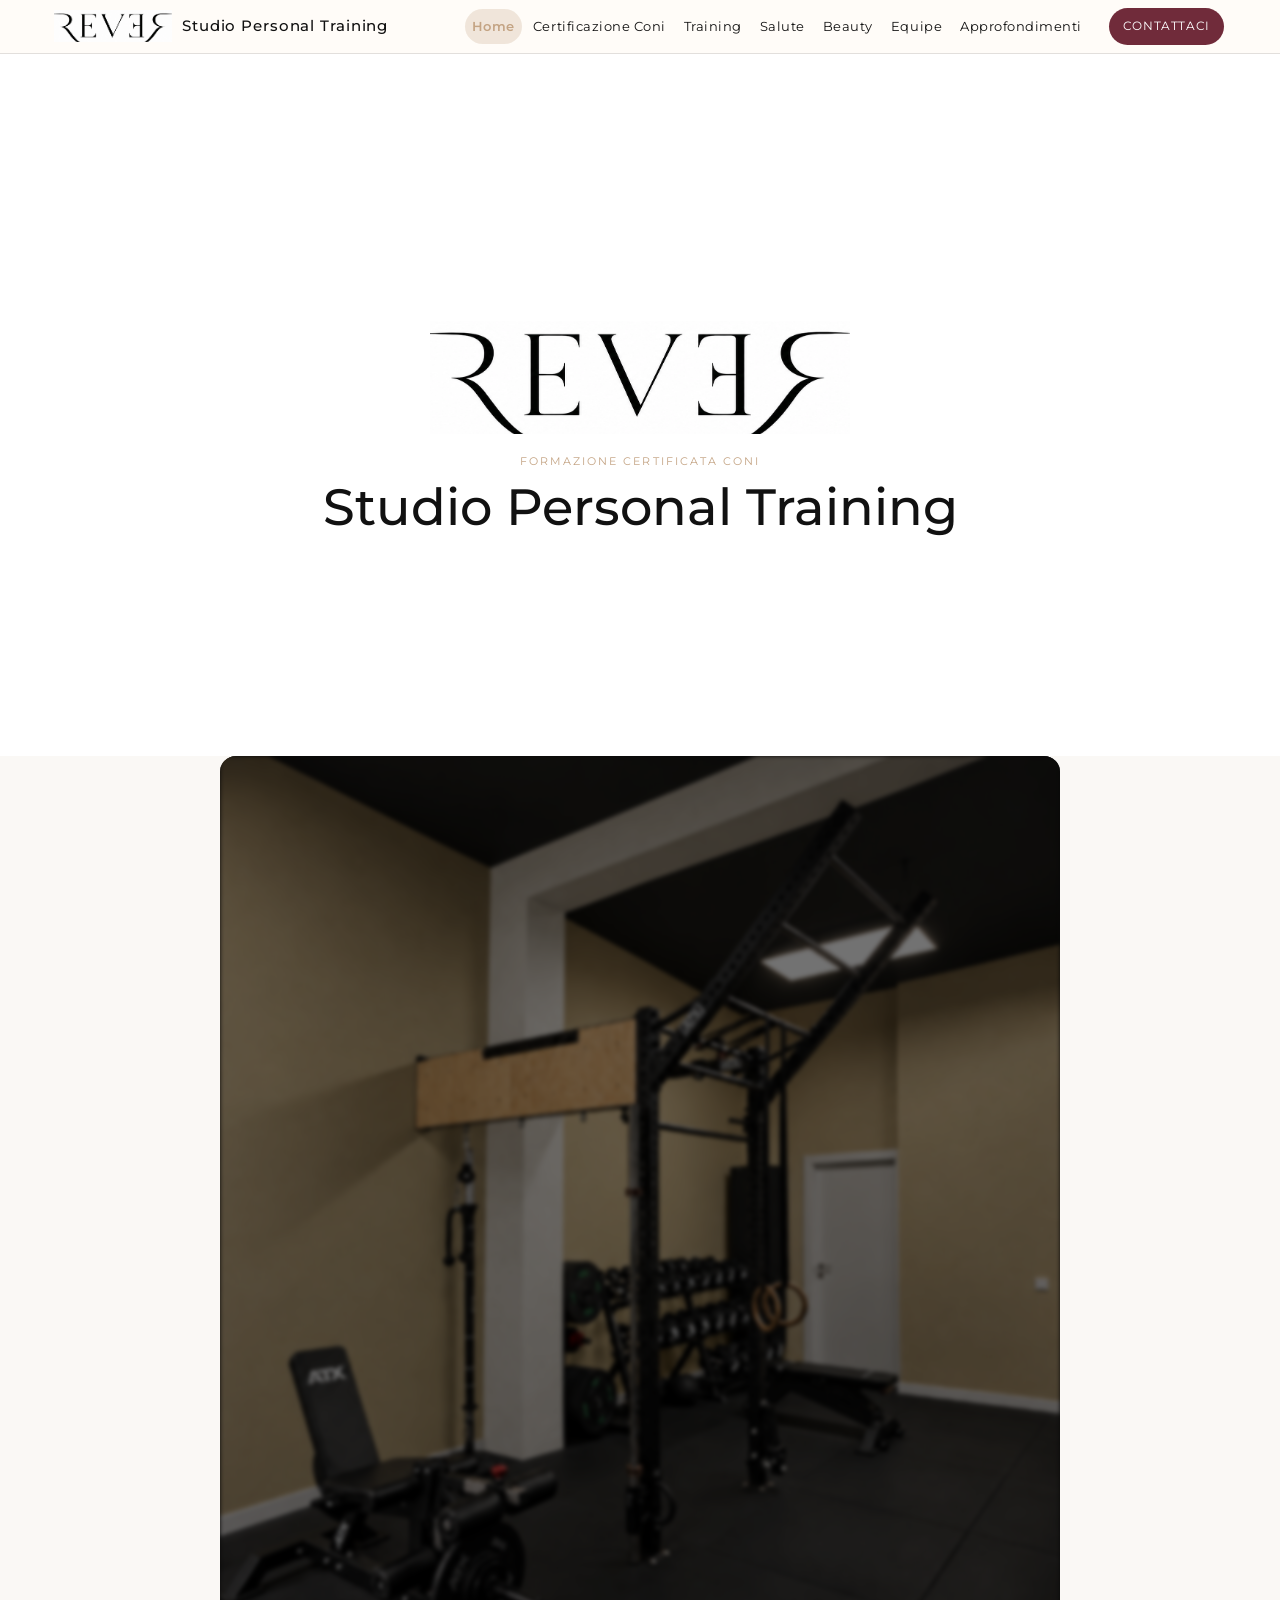
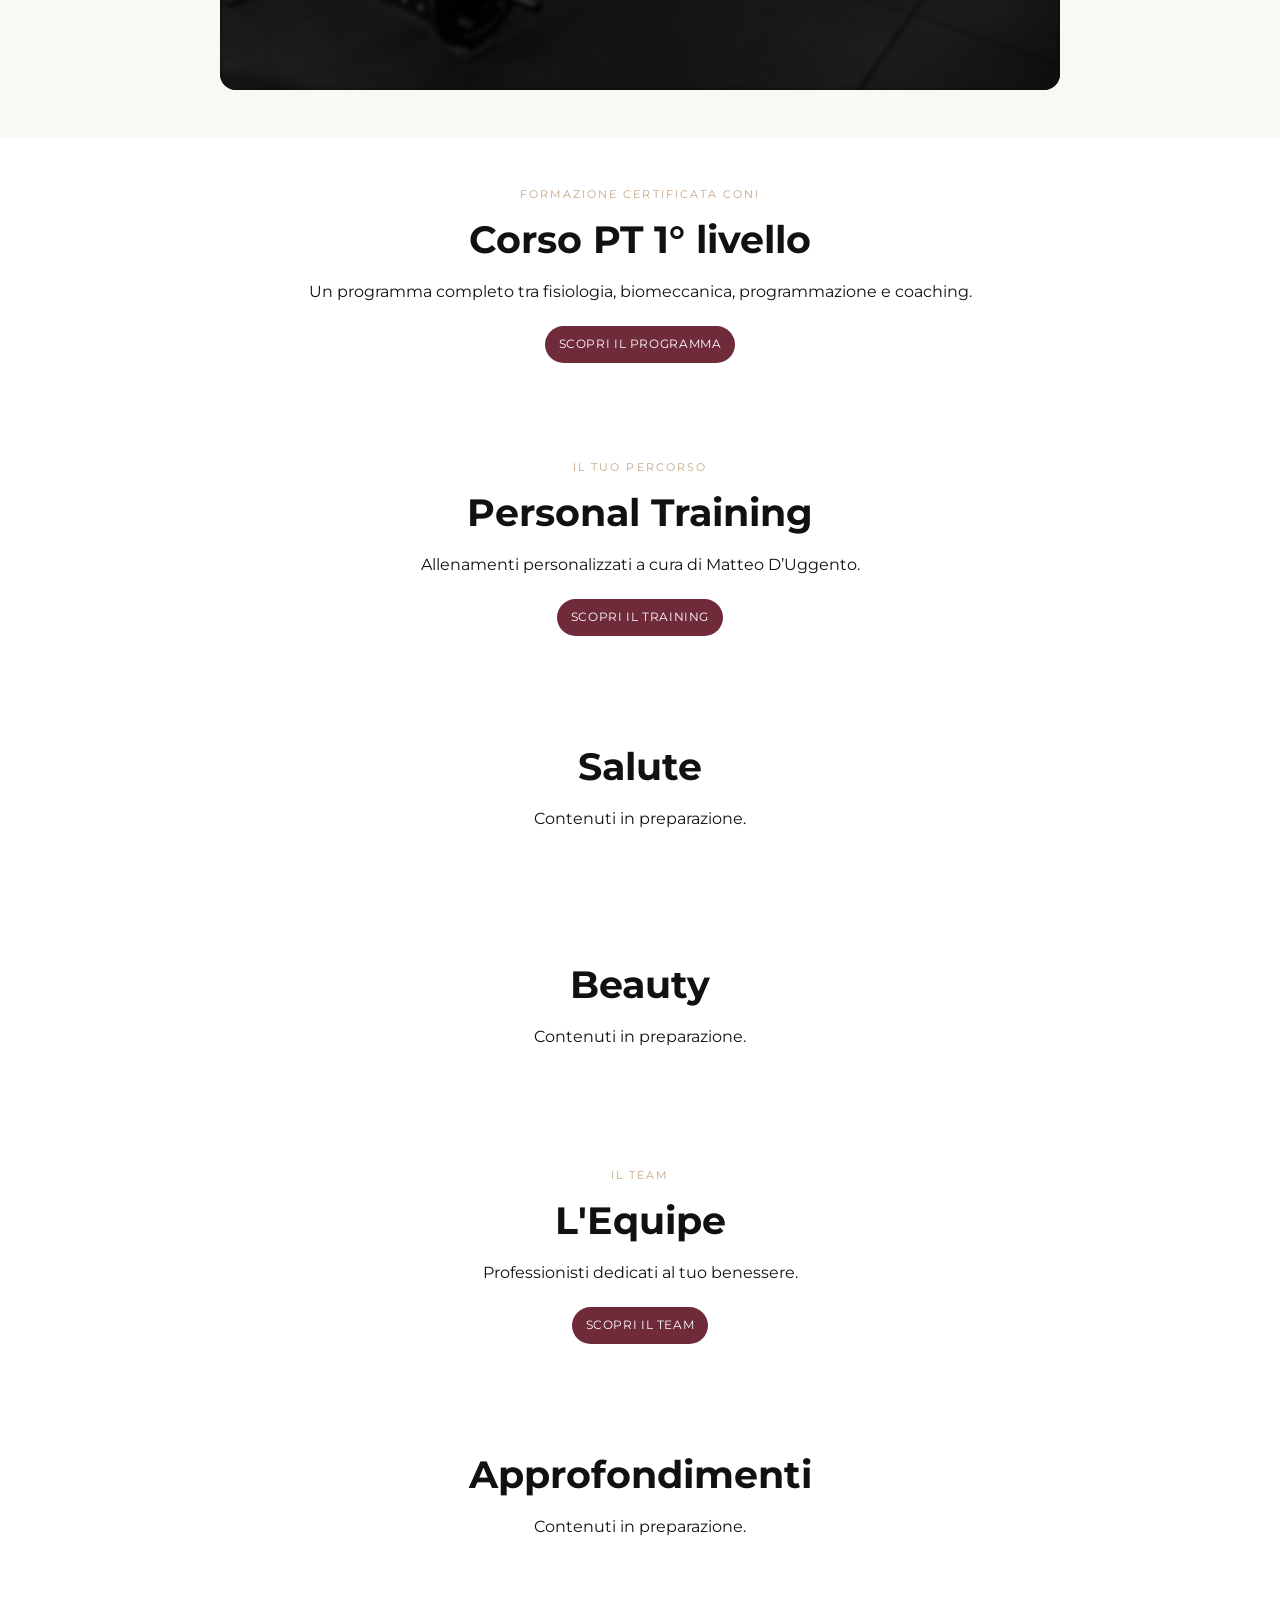
==== commit e693c16c: "Rimuove la foto dello studio dalla home Co-Authored-By: Claude Opus 5.5 <noreply@anthropic.com>" ====
--- a/index.html
+++ b/index.html
@@ -61,9 +61,6 @@
     <section id="training" class="block teaser service-section"><div class="container"><p class="eyebrow">Il tuo percorso</p><h2>Personal Training</h2><p class="lead">Allenamenti personalizzati a cura di Matteo D’Uggento.</p><a class="cta" href="training.html">Scopri il training</a></div></section>
     <section id="salute" class="block teaser service-section"><div class="container"><h2>Salute</h2><p class="lead">Contenuti in preparazione.</p></div></section>
     <section id="beauty" class="block teaser service-section"><div class="container"><h2>Beauty</h2><p class="lead">Contenuti in preparazione.</p></div></section>
-    <section id="studio" class="block studio-preview">
-      <img src="images/studio.jpg" alt="Lo studio Rever" />
-    </section>
     <section id="equipe" class="block teaser">
       <div class="container">
         <p class="eyebrow">Il team</p>
--- a/css/style.css
+++ b/css/style.css
@@ -470,3 +470,36 @@
   .training-disciplines article { min-height: 0; }
   .training-number { margin-bottom: 1.2rem; }
 }
+
+/* Pagina certificazione: gerarchia visiva condivisa con Training. */
+.cert-page { background: var(--cream); }
+.cert-intro { max-width: 1440px; margin: 0 auto; padding: clamp(3rem, 6vw, 5rem) clamp(1rem, 4vw, 4rem); display: grid; grid-template-columns: 1fr 0.9fr; gap: clamp(2rem, 5vw, 5rem); align-items: center; }
+.cert-intro-copy { max-width: 660px; }
+.cert-intro h1 { font-size: clamp(2.7rem, 5.5vw, 5.2rem); font-weight: 700; letter-spacing: -0.045em; line-height: 1.05; }
+.cert-intro h1 span { display: block; }
+.cert-lead { margin-top: 1.5rem; max-width: 36rem; font-size: clamp(1rem, 1.4vw, 1.15rem); line-height: 1.7; color: var(--muted); }
+.cert-intro .training-coach { margin-top: 1.7rem; }
+.cert-actions { display: flex; align-items: center; flex-wrap: wrap; gap: 1rem 1.5rem; margin-top: 1.7rem; }
+.cert-actions .cta { white-space: normal; text-align: center; }
+.cert-program-link { color: var(--burgundy); font-size: 0.85rem; font-weight: 600; }
+.cert-program-link:hover { text-decoration: underline; }
+.cert-program-link:focus-visible { outline: 3px solid var(--burgundy); outline-offset: 4px; }
+.cert-cover { min-height: 490px; border-radius: 1.3rem; padding: clamp(1.5rem, 3vw, 2.5rem); background: #e8d5c4; display: flex; flex-direction: column; justify-content: space-between; }
+.cert-cover-kicker, .cert-cover-footer { text-transform: uppercase; letter-spacing: 0.12em; font-size: 0.7rem; font-weight: 700; }
+.cert-cover-main { padding: 2rem 0; }
+.cert-cover-main > span { display: block; font-size: 1rem; letter-spacing: 0.2em; font-weight: 600; }
+.cert-cover-main strong { display: block; font-size: clamp(6rem, 11vw, 10rem); letter-spacing: -0.08em; line-height: 0.9; font-weight: 700; }
+.cert-cover-main strong span { font-size: 0.38em; vertical-align: top; letter-spacing: 0; }
+.cert-cover-main p { margin-top: 1.2rem; font-size: 1.1rem; line-height: 1.4; }
+.cert-cover-footer { display: flex; justify-content: space-between; gap: 1rem; border-top: 1px solid rgba(17,17,17,.25); padding-top: 1rem; }
+.cert-page .programma { padding: clamp(2rem, 4vw, 4rem) 1rem 5rem; scroll-margin-top: 5rem; }
+.cert-page .programma .container { gap: 2rem; }
+.cert-chapters-heading { max-width: 730px; margin-top: 1.5rem; }
+.cert-chapters-heading h2 { font-size: clamp(2rem, 4vw, 3.4rem); letter-spacing: -0.035em; line-height: 1.1; }
+.cert-chapters-heading > p:last-child { color: var(--muted); margin-top: 1rem; line-height: 1.7; }
+.cert-page .chapter-cards .modulo { padding: clamp(1.3rem, 2.5vw, 2rem); }
+@media (max-width: 720px) {
+  .cert-intro { grid-template-columns: 1fr; padding-top: 3.5rem; }
+  .cert-cover { min-height: 350px; }
+  .cert-cover-main strong { font-size: clamp(6rem, 23vw, 8rem); }
+}
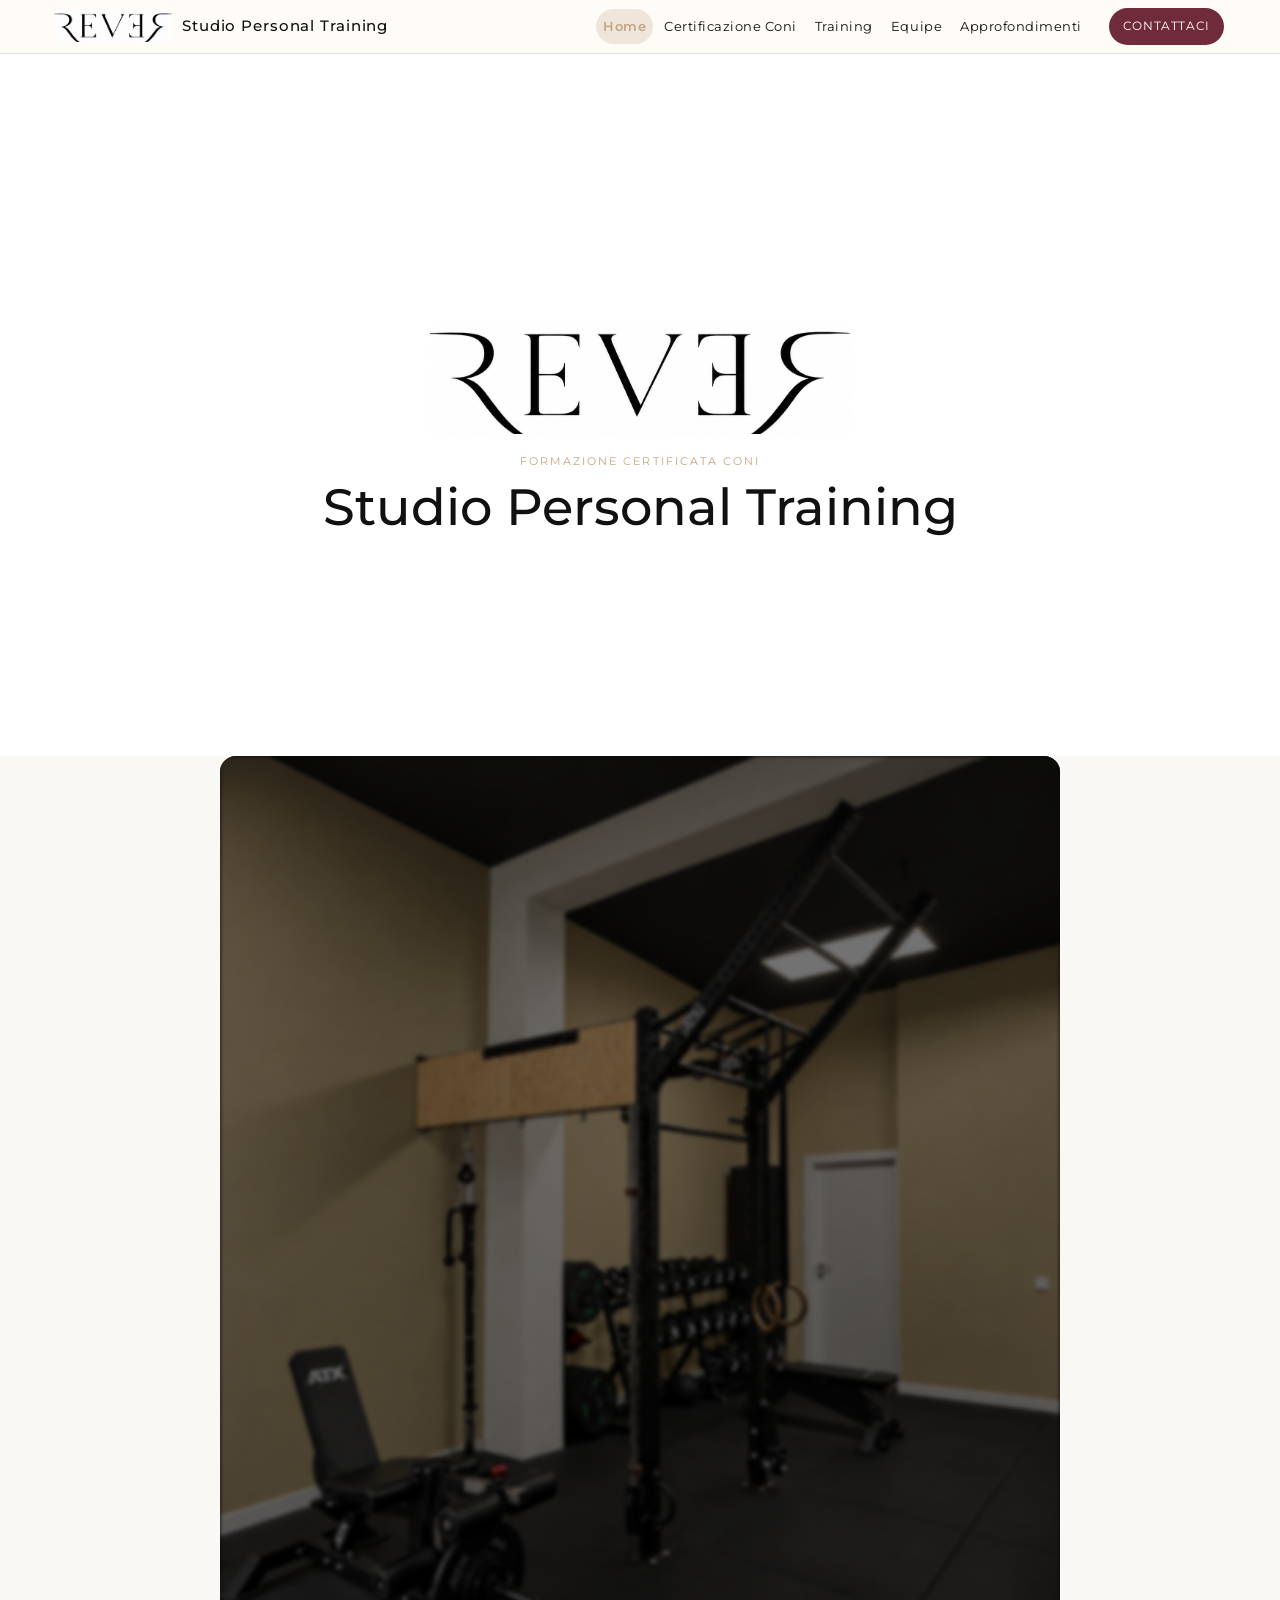
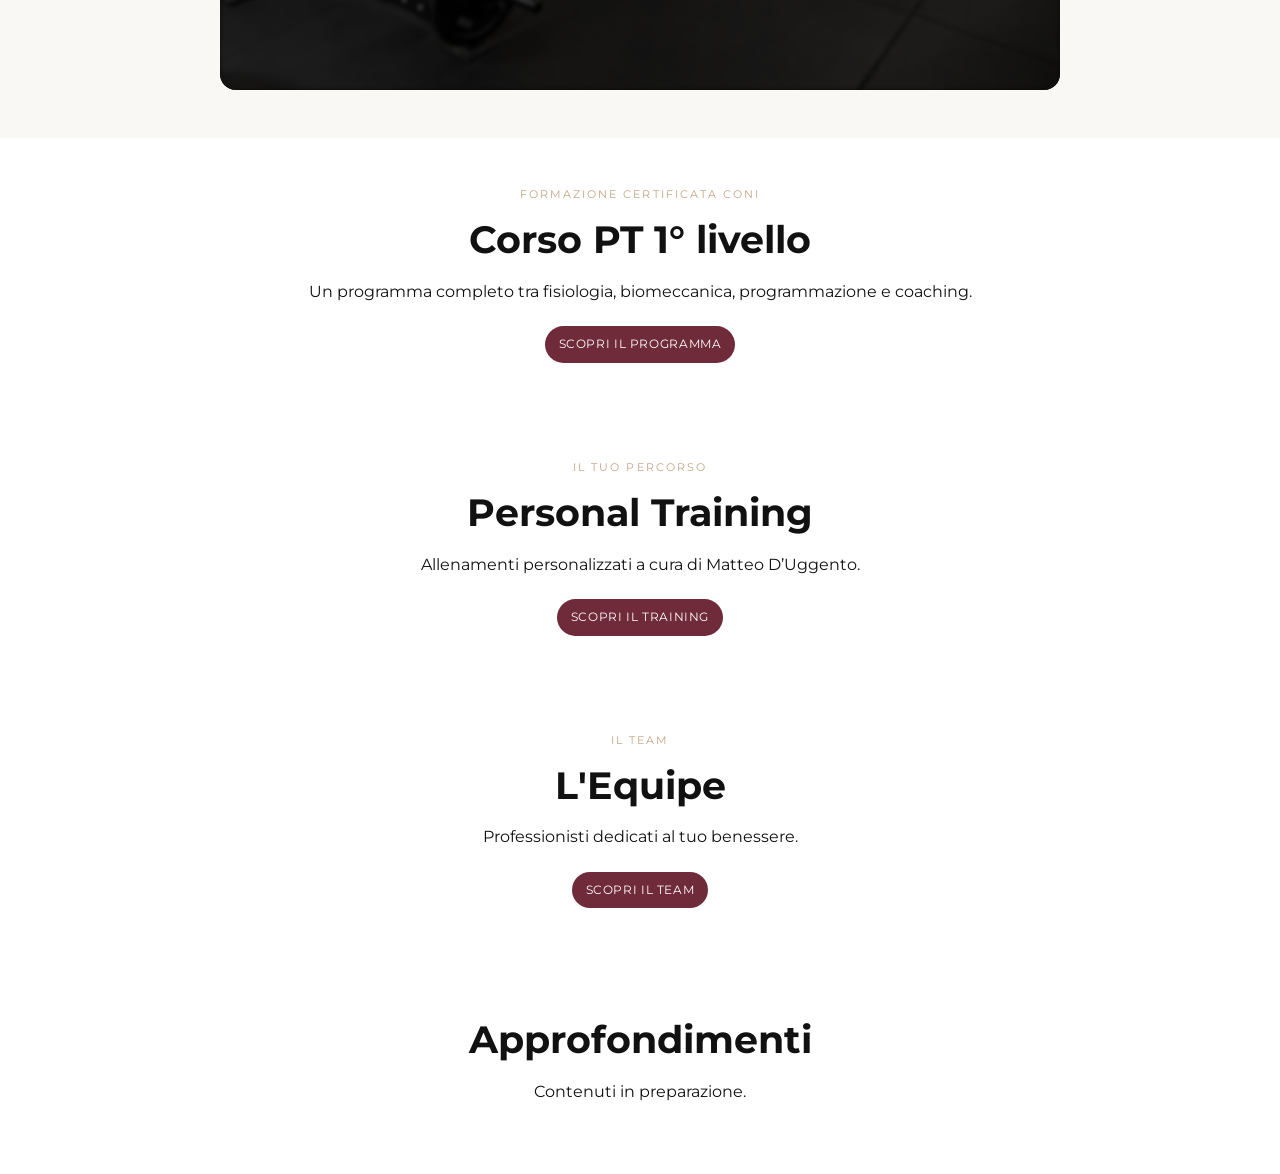
==== commit 89bd0566: "Nasconde temporaneamente le sezioni Salute e Beauty Co-Authored-By: Claude Opus 5.5 <noreply@anthrop" ====
--- a/index.html
+++ b/index.html
@@ -22,8 +22,8 @@
         <a href="index.html" class="active" aria-current="page">Home</a>
         <a href="formazione.html">Certificazione Coni</a>
         <a href="training.html">Training</a>
-        <a href="index.html#salute">Salute</a>
-        <a href="index.html#beauty">Beauty</a>
+        <a href="index.html#salute" hidden>Salute</a>
+        <a href="index.html#beauty" hidden>Beauty</a>
         <a href="equipe.html">Equipe</a>
         <a href="index.html#approfondimenti">Approfondimenti</a>
       </nav>
@@ -38,8 +38,8 @@
       <a href="index.html" class="active" aria-current="page">Home</a>
       <a href="formazione.html">Certificazione Coni</a>
       <a href="training.html">Training</a>
-      <a href="index.html#salute">Salute</a>
-      <a href="index.html#beauty">Beauty</a>
+      <a href="index.html#salute" hidden>Salute</a>
+      <a href="index.html#beauty" hidden>Beauty</a>
       <a href="equipe.html">Equipe</a>
       <a href="index.html#approfondimenti">Approfondimenti</a>
       <a class="cta" href="https://wa.me/39XXXXXXXXXX" target="_blank" rel="noopener">Contattaci</a>
@@ -59,8 +59,8 @@
     </figure>
         <section id="formazione" class="block teaser"><div class="container"><p class="eyebrow">Formazione certificata CONI</p><h2>Corso PT 1° livello</h2><p class="lead">Un programma completo tra fisiologia, biomeccanica, programmazione e coaching.</p><a class="cta" href="formazione.html">Scopri il programma</a></div></section>
     <section id="training" class="block teaser service-section"><div class="container"><p class="eyebrow">Il tuo percorso</p><h2>Personal Training</h2><p class="lead">Allenamenti personalizzati a cura di Matteo D’Uggento.</p><a class="cta" href="training.html">Scopri il training</a></div></section>
-    <section id="salute" class="block teaser service-section"><div class="container"><h2>Salute</h2><p class="lead">Contenuti in preparazione.</p></div></section>
-    <section id="beauty" class="block teaser service-section"><div class="container"><h2>Beauty</h2><p class="lead">Contenuti in preparazione.</p></div></section>
+    <section id="salute" class="block teaser service-section" hidden><div class="container"><h2>Salute</h2><p class="lead">Contenuti in preparazione.</p></div></section>
+    <section id="beauty" class="block teaser service-section" hidden><div class="container"><h2>Beauty</h2><p class="lead">Contenuti in preparazione.</p></div></section>
     <section id="equipe" class="block teaser">
       <div class="container">
         <p class="eyebrow">Il team</p>
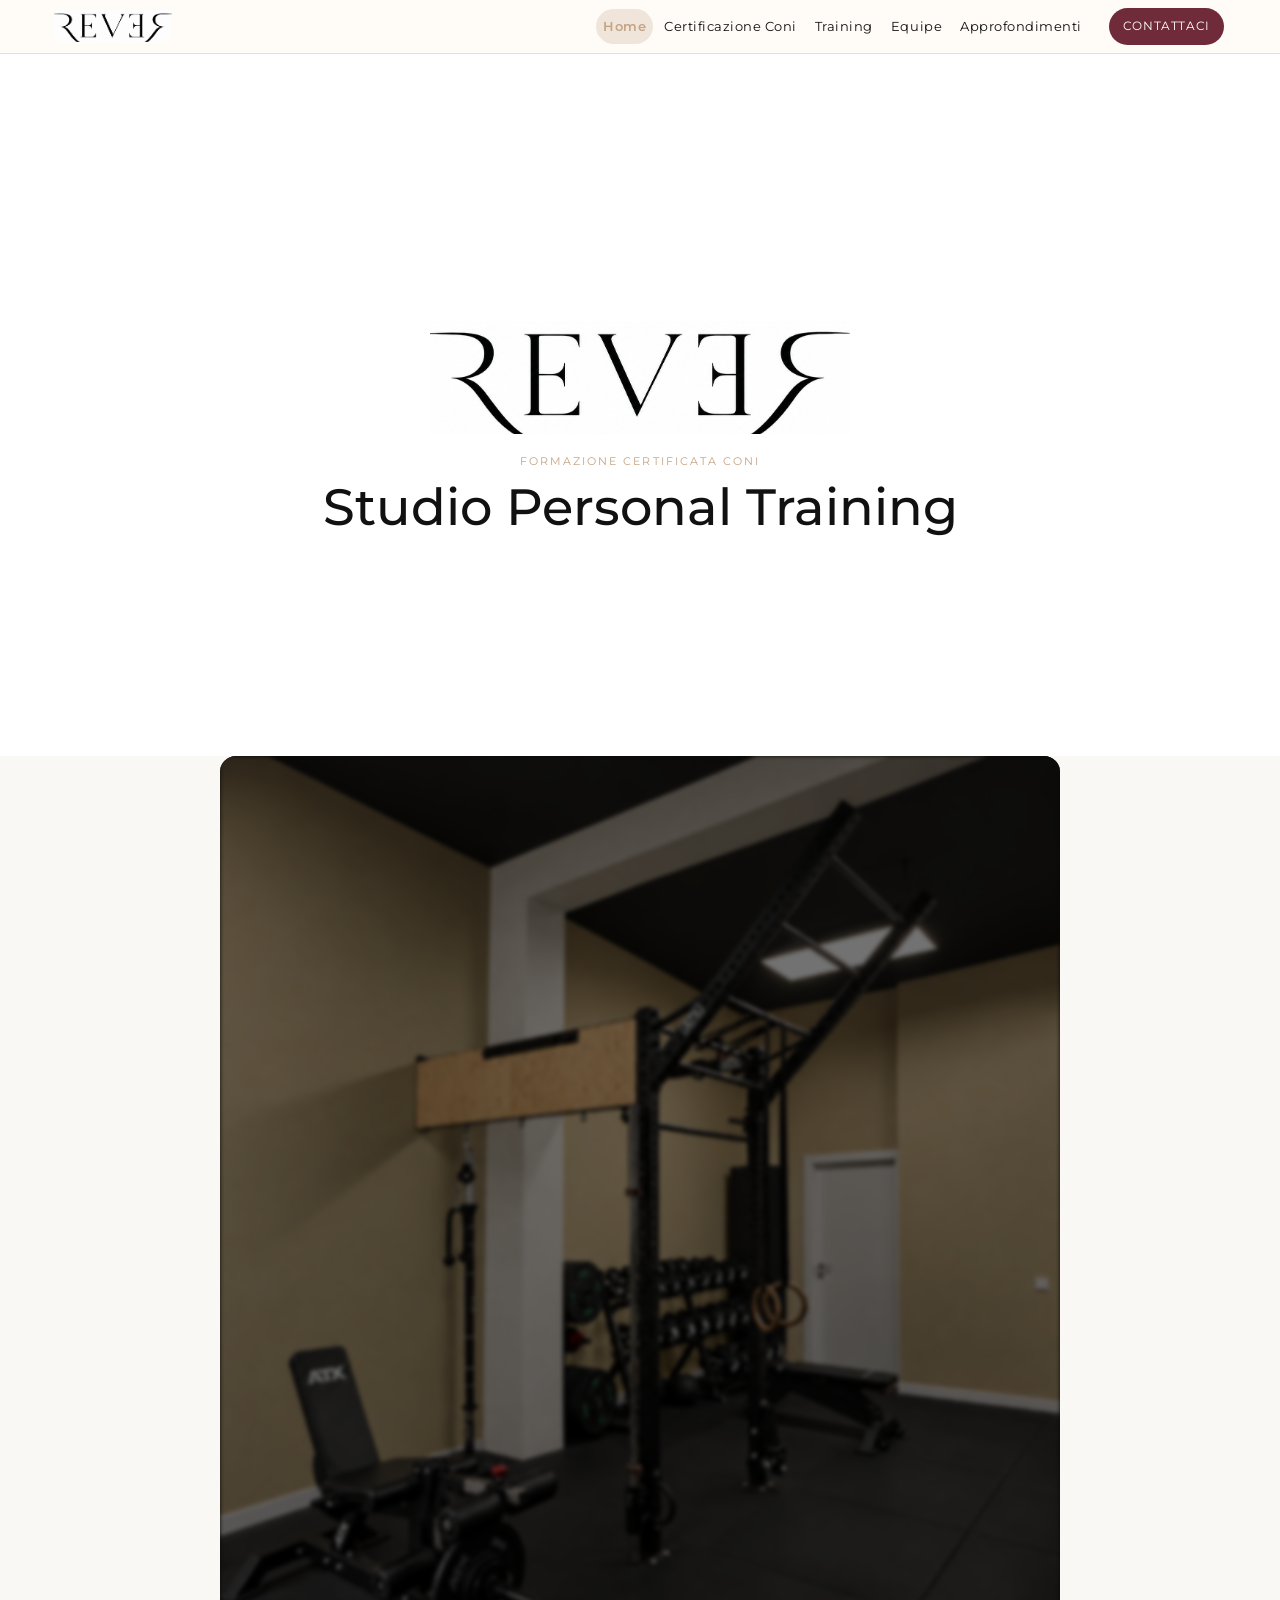
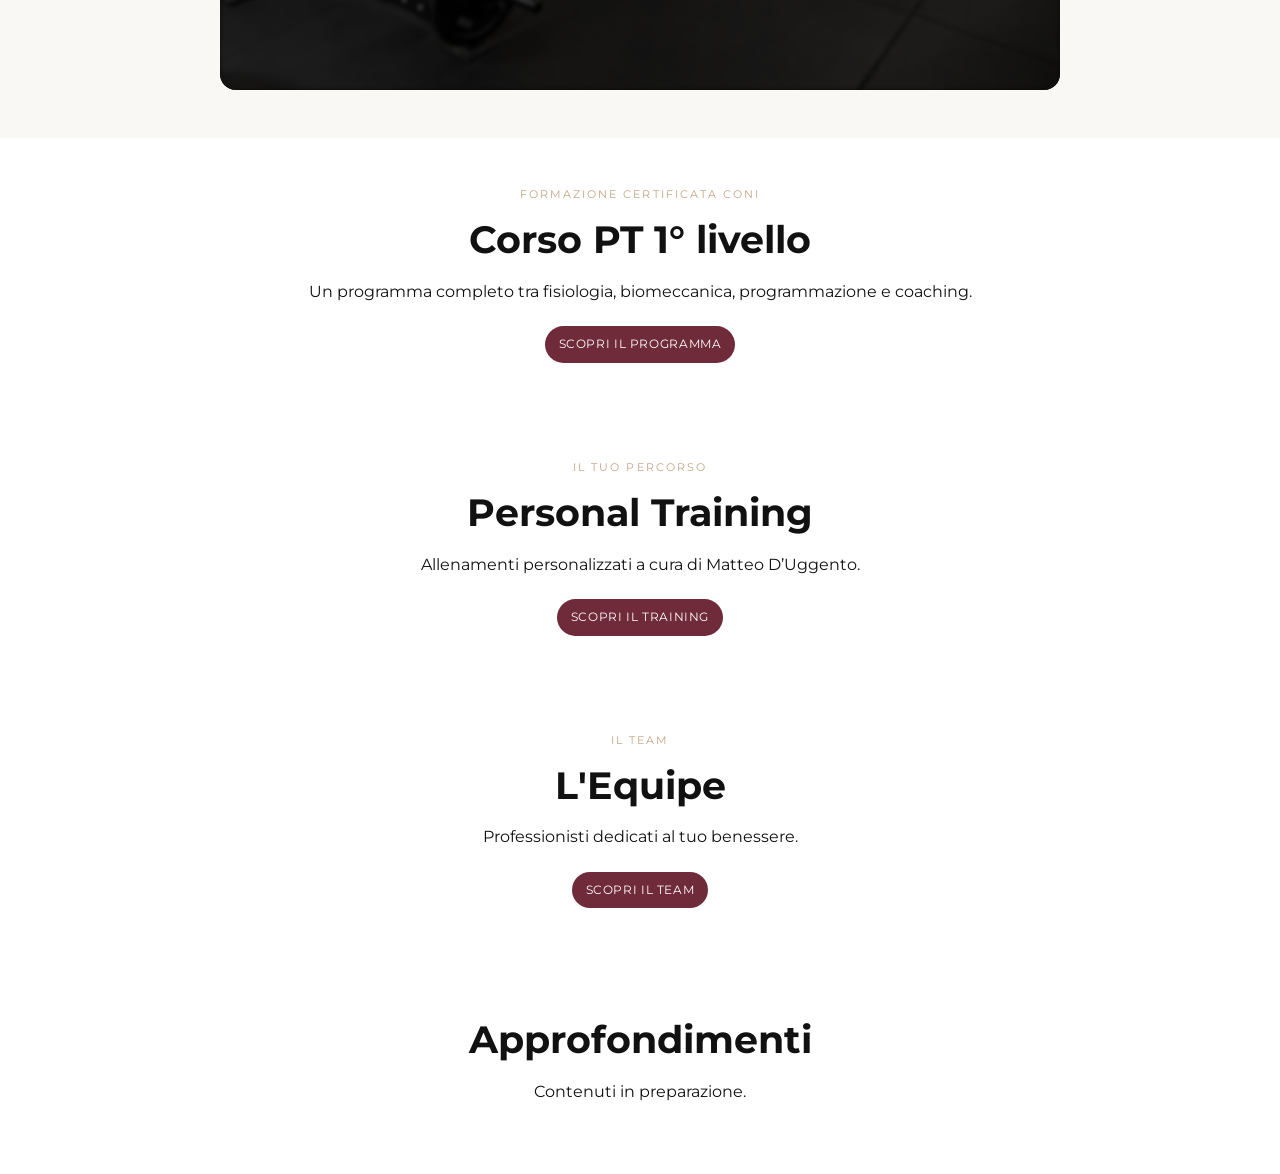
==== commit 572db212: "Rimuove la scritta Studio Personal Training dall'header Co-Authored-By: Claude Opus 5.5 <noreply@ant" ====
--- a/index.html
+++ b/index.html
@@ -16,7 +16,6 @@
     <div class="nav-bar">
       <a class="brand" href="#top">
         <span class="brand-logo" role="img" aria-label="Rever"><img src="images/rever-wordmark.png" alt="" /></span>
-        <span class="brand-text">Studio Personal Training</span>
       </a>
       <nav class="nav-links" aria-label="Principale">
         <a href="index.html" class="active" aria-current="page">Home</a>
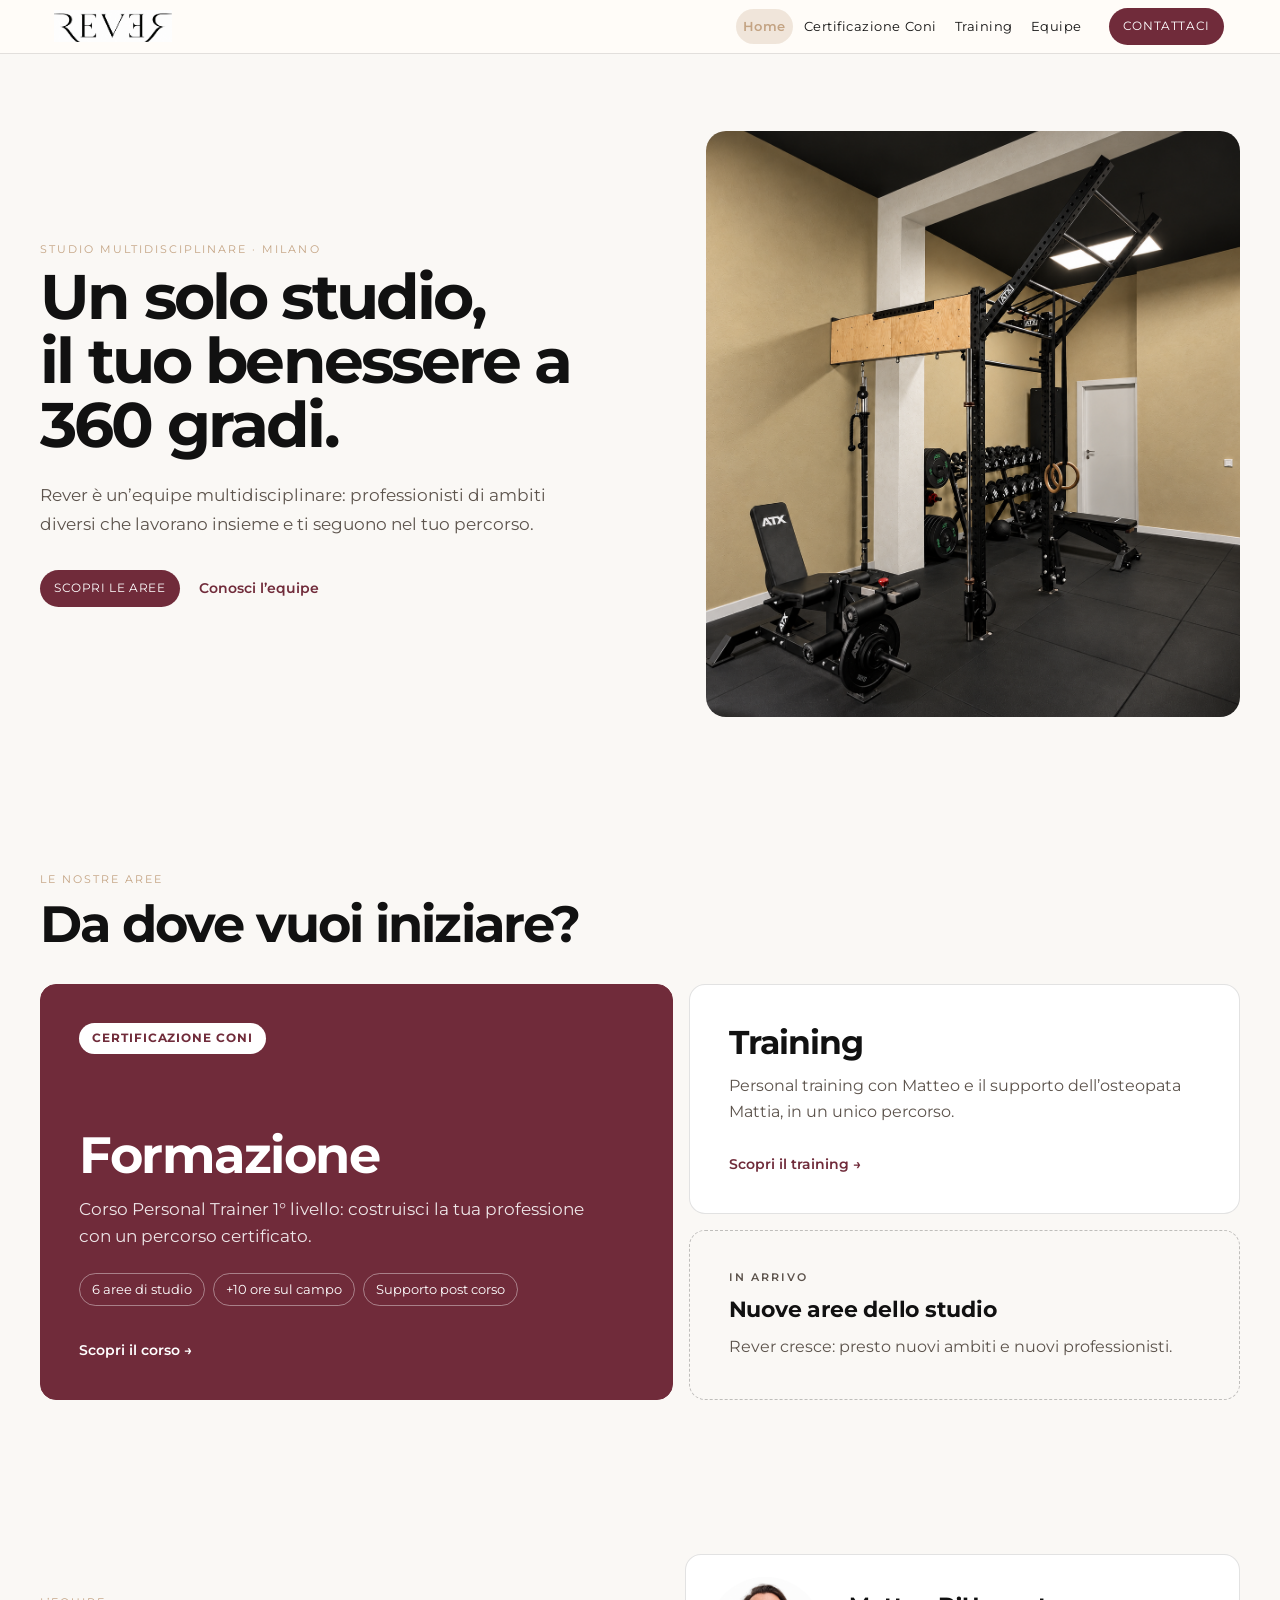
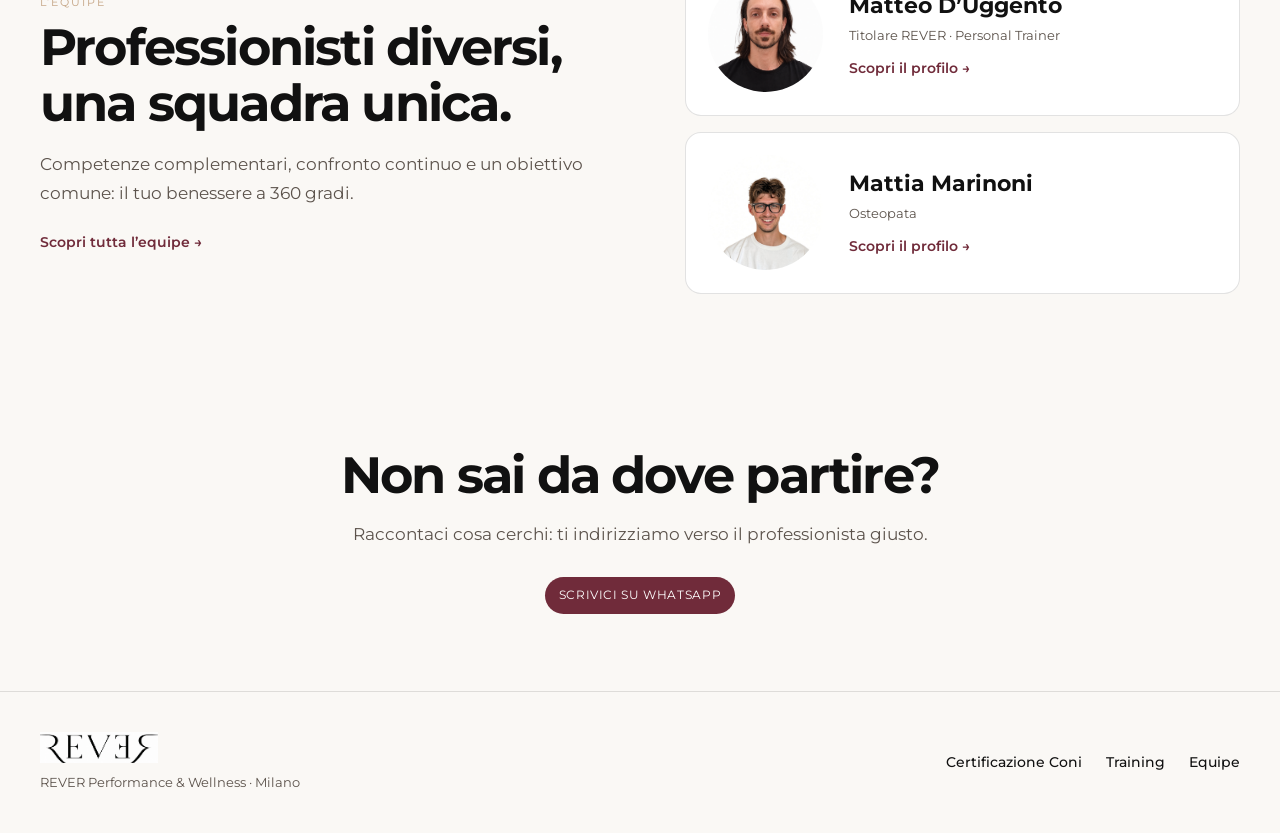
==== commit 310d0c09: "Ridisegna la home come ingresso alle aree dello studio e uniforma lo sfondo beige Co-Authored-By: Cl" ====
--- a/index.html
+++ b/index.html
@@ -3,8 +3,8 @@
 <head>
   <meta charset="UTF-8" />
   <meta name="viewport" content="width=device-width, initial-scale=1" />
-  <title>Studio Rever — Personal Training</title>
-  <meta name="description" content="Studio Rever: personal training e formazione certificata CONI per trainer." />
+  <title>Studio Rever — Equipe multidisciplinare a Milano</title>
+  <meta name="description" content="Rever Studio a Milano: un’equipe multidisciplinare tra formazione certificata CONI, personal training e osteopatia." />
   <link rel="icon" type="image/svg+xml" href="images/favicon.svg" />
   <link rel="preconnect" href="https://fonts.googleapis.com" />
   <link rel="preconnect" href="https://fonts.gstatic.com" crossorigin />
@@ -24,7 +24,7 @@
         <a href="index.html#salute" hidden>Salute</a>
         <a href="index.html#beauty" hidden>Beauty</a>
         <a href="equipe.html">Equipe</a>
-        <a href="index.html#approfondimenti">Approfondimenti</a>
+        <a href="index.html#approfondimenti" hidden>Approfondimenti</a>
       </nav>
       <div class="nav-actions">
         <a class="cta" href="https://wa.me/39XXXXXXXXXX" target="_blank" rel="noopener">Contattaci</a>
@@ -40,36 +40,104 @@
       <a href="index.html#salute" hidden>Salute</a>
       <a href="index.html#beauty" hidden>Beauty</a>
       <a href="equipe.html">Equipe</a>
-      <a href="index.html#approfondimenti">Approfondimenti</a>
+      <a href="index.html#approfondimenti" hidden>Approfondimenti</a>
       <a class="cta" href="https://wa.me/39XXXXXXXXXX" target="_blank" rel="noopener">Contattaci</a>
     </nav>
   </header>
 
-  <main id="top">
-    <section class="hero">
-      <div class="hero-content">
-        <span class="hero-logo" role="img" aria-label="Rever"><img src="images/rever-wordmark.png" alt="" /></span>
-        <p class="eyebrow">Formazione certificata CONI</p>
-        <h1>Studio Personal Training</h1>
+  <main id="top" class="home">
+    <section class="home-hero">
+      <div class="home-hero-copy">
+        <p class="eyebrow">Studio multidisciplinare · Milano</p>
+        <h1>Un solo studio, <span>il tuo benessere a 360 gradi.</span></h1>
+        <p class="home-lead">Rever è un’equipe multidisciplinare: professionisti di ambiti diversi che lavorano insieme e ti seguono nel tuo percorso.</p>
+        <div class="home-actions">
+          <a class="cta" href="#aree">Scopri le aree</a>
+          <a class="home-secondary" href="equipe.html">Conosci l’equipe</a>
+        </div>
+      </div>
+      <figure class="home-hero-photo"><img src="images/reverstudio-hero.png" alt="Sala dello studio Rever" /></figure>
+    </section>
+
+    <section id="aree" class="home-section home-areas-section" aria-labelledby="aree-title">
+      <div class="home-container">
+        <div class="home-heading"><p class="eyebrow">Le nostre aree</p><h2 id="aree-title">Da dove vuoi iniziare?</h2></div>
+        <div class="home-doors">
+          <a id="formazione" class="home-door home-door-featured" href="formazione.html">
+            <span class="home-badge">Certificazione CONI</span>
+            <h3>Formazione</h3>
+            <p>Corso Personal Trainer 1° livello: costruisci la tua professione con un percorso certificato.</p>
+            <ul class="home-facts">
+              <li>6 aree di studio</li>
+              <li>+10 ore sul campo</li>
+              <li>Supporto post corso</li>
+            </ul>
+            <span class="home-more">Scopri il corso <span aria-hidden="true">→</span></span>
+          </a>
+          <a id="training" class="home-door" href="training.html">
+            <h3>Training</h3>
+            <p>Personal training con Matteo e il supporto dell’osteopata Mattia, in un unico percorso.</p>
+            <span class="home-more">Scopri il training <span aria-hidden="true">→</span></span>
+          </a>
+          <div class="home-door home-door-soon">
+            <span class="home-soon-label">In arrivo</span>
+            <h3>Nuove aree dello studio</h3>
+            <p>Rever cresce: presto nuovi ambiti e nuovi professionisti.</p>
+          </div>
+        </div>
       </div>
     </section>
-    <figure class="hero-photo">
-      <img src="images/reverstudio-hero.png" alt="Interno dello studio Rever" />
-    </figure>
-        <section id="formazione" class="block teaser"><div class="container"><p class="eyebrow">Formazione certificata CONI</p><h2>Corso PT 1° livello</h2><p class="lead">Un programma completo tra fisiologia, biomeccanica, programmazione e coaching.</p><a class="cta" href="formazione.html">Scopri il programma</a></div></section>
-    <section id="training" class="block teaser service-section"><div class="container"><p class="eyebrow">Il tuo percorso</p><h2>Personal Training</h2><p class="lead">Allenamenti personalizzati a cura di Matteo D’Uggento.</p><a class="cta" href="training.html">Scopri il training</a></div></section>
+
     <section id="salute" class="block teaser service-section" hidden><div class="container"><h2>Salute</h2><p class="lead">Contenuti in preparazione.</p></div></section>
     <section id="beauty" class="block teaser service-section" hidden><div class="container"><h2>Beauty</h2><p class="lead">Contenuti in preparazione.</p></div></section>
-    <section id="equipe" class="block teaser">
-      <div class="container">
-        <p class="eyebrow">Il team</p>
-        <h2>L'Equipe</h2>
-        <p class="lead">Professionisti dedicati al tuo benessere.</p>
-        <a class="cta" href="equipe.html">Scopri il team</a>
+
+    <section id="equipe" class="home-section home-team" aria-labelledby="equipe-title">
+      <div class="home-container">
+        <div class="home-team-layout">
+          <div>
+            <p class="eyebrow">L’equipe</p>
+            <h2 id="equipe-title">Professionisti diversi, una squadra unica.</h2>
+            <p class="home-team-lead">Competenze complementari, confronto continuo e un obiettivo comune: il tuo benessere a 360 gradi.</p>
+            <a class="home-secondary" href="equipe.html">Scopri tutta l’equipe <span aria-hidden="true">→</span></a>
+          </div>
+          <div class="home-people">
+            <a class="home-person" href="equipe.html#matteo-name">
+              <img class="home-person-matteo" src="images/matteo-ritratto-barba.png" alt="" />
+              <span><strong>Matteo D’Uggento</strong><small>Titolare REVER · Personal Trainer</small><span class="home-more">Scopri il profilo <span aria-hidden="true">→</span></span></span>
+            </a>
+            <a class="home-person" href="equipe.html#mattia-name">
+              <img class="home-person-mattia" src="images/mattia-marinoni.jpg" alt="" />
+              <span><strong>Mattia Marinoni</strong><small>Osteopata</small><span class="home-more">Scopri il profilo <span aria-hidden="true">→</span></span></span>
+            </a>
+          </div>
+        </div>
       </div>
     </section>
-    <section id="approfondimenti" class="block teaser service-section"><div class="container"><h2>Approfondimenti</h2><p class="lead">Contenuti in preparazione.</p></div></section>
+
+    <section id="contatti" class="home-section home-contact" aria-labelledby="contatti-title">
+      <div class="home-container">
+        <h2 id="contatti-title">Non sai da dove partire?</h2>
+        <p>Raccontaci cosa cerchi: ti indirizziamo verso il professionista giusto.</p>
+        <a class="cta" href="https://wa.me/39XXXXXXXXXX" target="_blank" rel="noopener">Scrivici su WhatsApp</a>
+      </div>
+    </section>
+
+    <section id="approfondimenti" class="block teaser service-section" hidden><div class="container"><h2>Approfondimenti</h2><p class="lead">Contenuti in preparazione.</p></div></section>
   </main>
+
+  <footer class="home-footer">
+    <div class="home-container home-footer-layout">
+      <div>
+        <span class="brand-logo" role="img" aria-label="Rever"><img src="images/rever-wordmark.png" alt="" /></span>
+        <p>REVER Performance &amp; Wellness · Milano</p>
+      </div>
+      <nav aria-label="Footer">
+        <a href="formazione.html">Certificazione Coni</a>
+        <a href="training.html">Training</a>
+        <a href="equipe.html">Equipe</a>
+      </nav>
+    </div>
+  </footer>
   <script src="js/main.js"></script>
 </body>
 </html>
--- a/css/style.css
+++ b/css/style.css
@@ -147,7 +147,7 @@
   justify-content: center;
   text-align: center;
   padding: 6rem 16px 3rem;
-  background: var(--white);
+  background: var(--cream);
   color: var(--ink);
 }
 .hero-logo { width: min(420px, 80vw); height: auto; margin-bottom: 1.2rem; }
@@ -183,7 +183,7 @@
   .hero { min-height: 78vh; padding: 7rem 20px 4rem; }
 }
 
-.formazione { padding: 4rem 16px 3rem; background: var(--white); }
+.formazione { padding: 4rem 16px 3rem; background: var(--cream); }
 .formazione .container { max-width: 900px; margin: 0 auto; }
 .formazione h2 {
   font-family: "Montserrat", sans-serif;
@@ -204,7 +204,7 @@
 .formazione .punti strong { color: var(--black); }
 
 /* Pagina formazione */
-.page-hero { padding: 6rem 16px 2.5rem; text-align: center; background: var(--white); }
+.page-hero { padding: 6rem 16px 2.5rem; text-align: center; background: var(--cream); }
 .page-hero h1 { font-size: clamp(1.9rem, 6vw, 3.4rem); font-weight: 700; letter-spacing: -0.02em; }
 .programma { padding: 1.5rem 16px 4rem; background: var(--cream); }
 .programma .container { max-width: 1000px; margin: 0 auto; display: flex; flex-direction: column; gap: 2rem; }
@@ -251,7 +251,7 @@
   line-height: 1.45;
   color: var(--ink);
 }
-.teaser { padding: 3rem 16px; text-align: center; background: var(--white); }
+.teaser { padding: 3rem 16px; text-align: center; background: var(--cream); }
 .teaser .container { max-width: 720px; margin: 0 auto; }
 .teaser h2 { font-size: clamp(1.6rem, 5vw, 2.4rem); font-weight: 700; margin: 0.4rem 0 0.7rem; }
 .teaser .lead { margin-bottom: 1.4rem; }
@@ -367,6 +367,7 @@
 .member-owner .member-info h2 { font-size: clamp(1.6rem, 4vw, 2.1rem); }
 .member-owner .member-intro { font-size: 1.05rem; line-height: 1.65; }
 .member-owner .cv-list { margin-top: 1.4rem; }
+.member-document { margin-top: 1.4rem; }
 .member-owner .eyebrow { color: var(--muted); font-size: 0.7rem; }
 
 /* Logo originale, inquadrato senza alterarne il disegno. */
@@ -429,7 +430,7 @@
 .course-trainer strong { display: block; font-size: 0.88rem; }
 .course-trainer:hover strong { color: var(--burgundy); text-decoration: underline; }
 .course-trainer:focus-visible { outline: 3px solid var(--burgundy); outline-offset: 4px; }
-#matteo-name { scroll-margin-top: 5rem; }
+#matteo-name, #mattia-name { scroll-margin-top: 5rem; }
 
 /* Pagina personal training */
 .training-page { background: var(--cream); }
@@ -448,13 +449,13 @@
 .training-coach:focus-visible, .training-profile-link:focus-visible { outline: 3px solid var(--burgundy); outline-offset: 4px; }
 .training-photo { border-radius: 1.3rem; overflow: hidden; background: #e8d5c4; }
 .training-photo img { display: block; width: 100%; height: auto; }
-.training-method { padding: clamp(3.5rem, 6vw, 6rem) 1rem; background: var(--white); }
+.training-method { padding: clamp(3.5rem, 6vw, 6rem) 1rem; background: var(--cream); }
 .training-container { max-width: 1200px; margin: 0 auto; }
 .training-section-heading { max-width: 730px; margin-bottom: 2rem; }
 .training-section-heading h2, .training-details h2 { font-size: clamp(2rem, 4vw, 3.4rem); letter-spacing: -0.035em; line-height: 1.1; }
 .training-section-heading > p:last-child { color: var(--muted); margin-top: 1rem; line-height: 1.7; }
 .training-disciplines { display: grid; grid-template-columns: repeat(3, minmax(0, 1fr)); gap: 1rem; }
-.training-disciplines article { border: 1px solid var(--line); border-radius: 1rem; background: var(--cream); padding: clamp(1.3rem, 2.5vw, 2rem); min-height: 235px; }
+.training-disciplines article { border: 1px solid var(--line); border-radius: 1rem; background: var(--white); padding: clamp(1.3rem, 2.5vw, 2rem); min-height: 235px; }
 .training-number { display: block; color: var(--brown); font-size: 0.75rem; font-weight: 700; letter-spacing: 0.12em; margin-bottom: 2rem; }
 .training-disciplines h3 { font-size: clamp(1.1rem, 1.7vw, 1.35rem); line-height: 1.25; margin-bottom: 0.8rem; }
 .training-disciplines p { color: var(--muted); font-size: 0.9rem; line-height: 1.6; }
@@ -503,3 +504,85 @@
   .cert-cover { min-height: 350px; }
   .cert-cover-main strong { font-size: clamp(6rem, 23vw, 8rem); }
 }
+
+/* Visualizzatore PDF nella pagina. */
+.pdf-dialog { margin: auto; width: min(760px, 94vw); max-height: 92vh; max-height: 92dvh; padding: 0; border: 0; border-radius: 1rem; background: var(--cream); color: var(--ink); overflow: hidden; }
+.pdf-dialog[open] { display: flex; flex-direction: column; }
+.pdf-dialog:focus { outline: none; }
+.pdf-dialog::backdrop { background: rgba(0, 0, 0, 0.7); }
+.pdf-dialog-bar { display: flex; align-items: center; justify-content: space-between; gap: 1rem; padding: 0.7rem 0.8rem 0.7rem 1.1rem; border-bottom: 1px solid var(--line); }
+.pdf-dialog-title { font-size: 0.9rem; font-weight: 600; }
+.pdf-dialog-close { flex: none; width: 40px; height: 40px; border: 1px solid var(--line); border-radius: 50%; background: transparent; color: inherit; font-size: 1.4rem; line-height: 1; cursor: pointer; transition: background-color 0.2s var(--ease), border-color 0.2s var(--ease), color 0.2s var(--ease); }
+.pdf-dialog-close:hover { background: var(--burgundy); border-color: var(--burgundy); color: var(--white); }
+.pdf-dialog-close:active { background: var(--burgundy-dark); border-color: var(--burgundy-dark); color: var(--white); }
+.pdf-dialog-body { overflow-y: auto; min-height: 200px; overflow-anchor: none; }
+.pdf-dialog-body canvas { display: block; width: 100%; height: auto; }
+.pdf-dialog-status { padding: 2rem; text-align: center; }
+
+/* Schede dei professionisti nella pagina Training. */
+.training-coaches { display: flex; flex-wrap: wrap; gap: 0.75rem; margin-top: 2rem; }
+.training-coaches .training-coach { margin-top: 0; }
+.training-coach-marinoni img { object-position: 50% 0%; }
+
+/* Homepage: porta d'ingresso alle aree dello studio. */
+.home { background: var(--cream); }
+.home-container { max-width: 1200px; margin: 0 auto; }
+.home-section { padding: clamp(3.5rem, 6vw, 6rem) 1rem; scroll-margin-top: 4rem; }
+.home-heading { margin-bottom: 2rem; }
+.home h2 { font-size: clamp(2rem, 4vw, 3.4rem); font-weight: 700; letter-spacing: -0.035em; line-height: 1.1; }
+.home-hero { display: grid; grid-template-columns: minmax(0, 1.05fr) minmax(0, 0.95fr); gap: clamp(2rem, 6vw, 5rem); align-items: center; max-width: 1232px; margin: 0 auto; padding: clamp(3rem, 6vw, 5.5rem) 1rem; }
+.home-hero h1 { font-size: clamp(2.1rem, 4.9vw, 4.6rem); font-weight: 700; letter-spacing: -0.045em; line-height: 1.02; }
+.home-hero h1 span { display: block; }
+.home-lead { max-width: 34rem; margin-top: 1.5rem; color: var(--muted); font-size: 1.05rem; line-height: 1.7; }
+.home-actions { display: flex; flex-wrap: wrap; align-items: center; gap: 1.2rem; margin-top: 2rem; }
+.home-secondary { color: var(--burgundy); font-size: 0.9rem; font-weight: 600; }
+.home-secondary:hover { text-decoration: underline; }
+.home-hero-photo { overflow: hidden; border-radius: 1.25rem; background: var(--black); aspect-ratio: 4 / 4.4; }
+.home-hero-photo img { display: block; width: 100%; height: 100%; object-fit: cover; }
+.home-areas-section { background: var(--cream); }
+.home-doors { display: grid; grid-template-columns: minmax(0, 1.15fr) minmax(0, 1fr); gap: 1rem; }
+.home-door { display: flex; flex-direction: column; min-height: 230px; padding: clamp(1.4rem, 3vw, 2.4rem); border: 1px solid var(--line); border-radius: 1rem; background: var(--white); color: var(--ink); scroll-margin-top: 5rem; transition: border-color 0.2s var(--ease), box-shadow 0.2s var(--ease), background-color 0.2s var(--ease); }
+a.home-door:hover { border-color: var(--burgundy); box-shadow: 0 4px 16px rgba(17, 17, 17, 0.06); }
+.home-door h3 { font-size: clamp(1.5rem, 2.6vw, 2.2rem); font-weight: 700; letter-spacing: -0.03em; line-height: 1.15; margin-bottom: 0.7rem; }
+.home-door p { max-width: 32rem; color: var(--muted); line-height: 1.65; margin-bottom: 1.4rem; }
+.home-more { margin-top: auto; color: var(--burgundy); font-size: 0.88rem; font-weight: 600; }
+a.home-door:hover .home-more, .home-person:hover .home-more { text-decoration: underline; }
+.home-door-featured { grid-row: span 2; background: var(--burgundy); border-color: var(--burgundy); color: var(--white); }
+a.home-door-featured:hover { background: var(--burgundy-dark); border-color: var(--burgundy-dark); }
+.home-door-featured p { color: rgba(255, 255, 255, 0.88); font-size: 1.05rem; }
+.home-door-featured h3 { font-size: clamp(2rem, 4vw, 3.4rem); }
+.home-door-featured .home-more { color: var(--white); }
+.home-badge { align-self: flex-start; margin-bottom: clamp(2rem, 6vw, 4.5rem); padding: 0.4rem 0.8rem; border-radius: 999px; background: var(--white); color: var(--burgundy); font-size: 0.72rem; font-weight: 700; letter-spacing: 0.08em; text-transform: uppercase; }
+.home-facts { display: flex; flex-wrap: wrap; gap: 0.5rem; margin: 0 0 2rem; padding: 0; list-style: none; }
+.home-facts li { padding: 0.35rem 0.75rem; border: 1px solid rgba(255, 255, 255, 0.4); border-radius: 999px; font-size: 0.82rem; }
+.home-door-soon { min-height: 0; border-style: dashed; border-color: rgba(17, 17, 17, 0.25); background: transparent; }
+.home-door-soon h3 { font-size: clamp(1.15rem, 1.8vw, 1.4rem); letter-spacing: -0.01em; }
+.home-door-soon p { margin-bottom: 0; }
+.home-soon-label { margin-bottom: 0.7rem; color: var(--muted); font-size: 0.7rem; font-weight: 600; letter-spacing: 0.18em; text-transform: uppercase; }
+.home-team-layout { display: grid; grid-template-columns: minmax(0, 1fr) minmax(0, 1fr); gap: clamp(2rem, 7vw, 6rem); align-items: center; }
+.home-team-lead { margin: 1.2rem 0 1.4rem; color: var(--muted); font-size: 1.05rem; line-height: 1.7; }
+.home-people { display: grid; gap: 1rem; }
+.home-person { display: flex; align-items: center; gap: clamp(1rem, 2.5vw, 1.6rem); padding: clamp(1rem, 2vw, 1.4rem); border: 1px solid var(--line); border-radius: 1rem; background: var(--white); color: var(--ink); transition: border-color 0.2s var(--ease); }
+.home-person:hover { border-color: var(--burgundy); }
+.home-person img { flex: none; width: clamp(84px, 9vw, 116px); height: clamp(84px, 9vw, 116px); border-radius: 50%; object-fit: cover; }
+.home-person-matteo { object-position: 50% 35%; }
+.home-person-mattia { object-position: 50% 0%; }
+.home-person strong, .home-person small { display: block; }
+.home-person strong { font-size: clamp(1.05rem, 1.8vw, 1.35rem); }
+.home-person small { margin: 0.25rem 0 0.7rem; color: var(--muted); font-size: 0.82rem; }
+.home-contact { background: var(--cream); text-align: center; }
+.home-contact p { margin: 1rem 0 1.8rem; color: var(--muted); font-size: 1.05rem; line-height: 1.7; }
+.home-footer { padding: 2.5rem 1rem; border-top: 1px solid var(--line); background: var(--cream); }
+.home-footer-layout { display: flex; flex-wrap: wrap; align-items: center; justify-content: space-between; gap: 1.5rem; }
+.home-footer p { margin-top: 0.6rem; color: var(--muted); font-size: 0.82rem; }
+.home-footer nav { display: flex; flex-wrap: wrap; gap: 0.5rem 1.5rem; font-size: 0.85rem; font-weight: 500; }
+.home-footer nav a:hover { color: var(--burgundy); }
+.home-secondary:focus-visible, a.home-door:focus-visible, .home-person:focus-visible, .home-footer a:focus-visible { outline: 3px solid var(--burgundy); outline-offset: 4px; }
+@media (max-width: 860px) {
+  .home-hero, .home-doors, .home-team-layout { grid-template-columns: minmax(0, 1fr); }
+  .home-hero h1 { font-size: clamp(2.1rem, 9.4vw, 4.4rem); }
+  .home-hero-photo { aspect-ratio: 4 / 3; }
+  .home-door { min-height: 0; }
+  .home-door-featured { grid-row: auto; }
+  .home-badge { margin-bottom: 1.6rem; }
+}
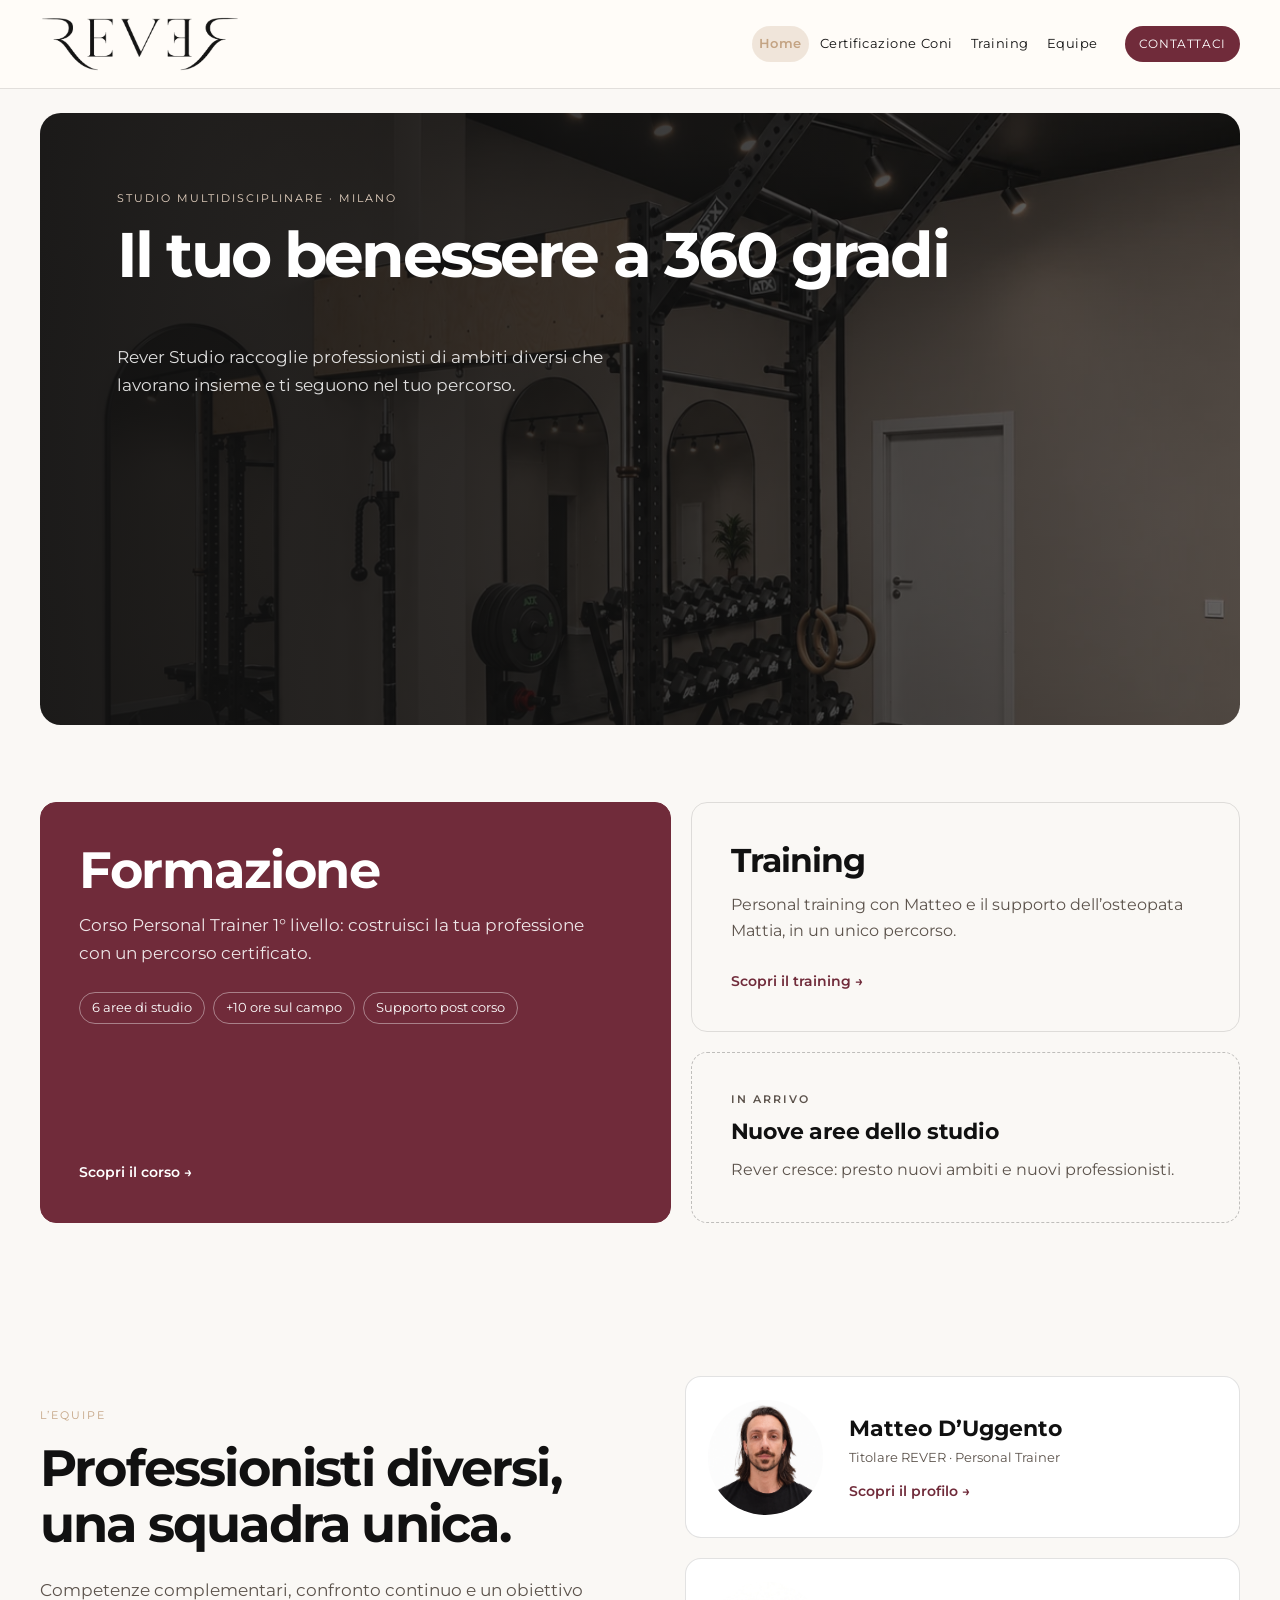
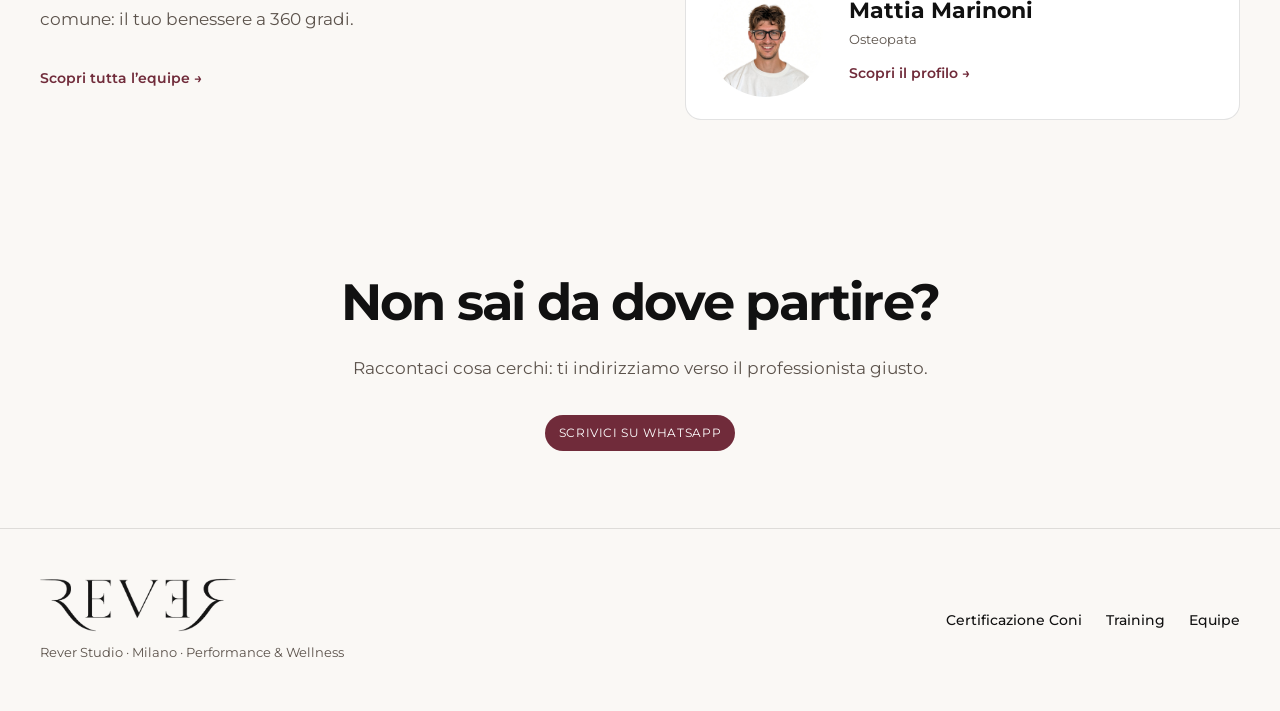
==== commit 327b6858: "Rinnova grafica e spaziature del sito - Nuovo logo con sfondo trasparente, header più alto e allinea" ====
--- a/index.html
+++ b/index.html
@@ -15,7 +15,7 @@
   <header class="nav">
     <div class="nav-bar">
       <a class="brand" href="#top">
-        <span class="brand-logo" role="img" aria-label="Rever"><img src="images/rever-wordmark.png" alt="" /></span>
+        <span class="brand-logo" role="img" aria-label="Rever"><img src="images/rever-logo.png" alt="" /></span>
       </a>
       <nav class="nav-links" aria-label="Principale">
         <a href="index.html" class="active" aria-current="page">Home</a>
@@ -49,22 +49,15 @@
     <section class="home-hero">
       <div class="home-hero-copy">
         <p class="eyebrow">Studio multidisciplinare · Milano</p>
-        <h1>Un solo studio, <span>il tuo benessere a 360 gradi.</span></h1>
-        <p class="home-lead">Rever è un’equipe multidisciplinare: professionisti di ambiti diversi che lavorano insieme e ti seguono nel tuo percorso.</p>
-        <div class="home-actions">
-          <a class="cta" href="#aree">Scopri le aree</a>
-          <a class="home-secondary" href="equipe.html">Conosci l’equipe</a>
-        </div>
+        <h1>Il tuo benessere a 360 gradi</h1>
+        <p class="home-lead">Rever Studio raccoglie professionisti di ambiti diversi che lavorano insieme e ti seguono nel tuo percorso.</p>
       </div>
-      <figure class="home-hero-photo"><img src="images/reverstudio-hero.png" alt="Sala dello studio Rever" /></figure>
     </section>
 
-    <section id="aree" class="home-section home-areas-section" aria-labelledby="aree-title">
+    <section id="aree" class="home-section home-areas-section" aria-label="Le nostre aree">
       <div class="home-container">
-        <div class="home-heading"><p class="eyebrow">Le nostre aree</p><h2 id="aree-title">Da dove vuoi iniziare?</h2></div>
         <div class="home-doors">
           <a id="formazione" class="home-door home-door-featured" href="formazione.html">
-            <span class="home-badge">Certificazione CONI</span>
             <h3>Formazione</h3>
             <p>Corso Personal Trainer 1° livello: costruisci la tua professione con un percorso certificato.</p>
             <ul class="home-facts">
@@ -127,9 +120,9 @@
 
   <footer class="home-footer">
     <div class="home-container home-footer-layout">
-      <div>
-        <span class="brand-logo" role="img" aria-label="Rever"><img src="images/rever-wordmark.png" alt="" /></span>
-        <p>REVER Performance &amp; Wellness · Milano</p>
+      <div class="home-footer-brand">
+        <span class="brand-logo" role="img" aria-label="Rever"><img src="images/rever-logo.png" alt="" /></span>
+        <p>Rever Studio · Milano · Performance &amp; Wellness</p>
       </div>
       <nav aria-label="Footer">
         <a href="formazione.html">Certificazione Coni</a>
--- a/css/style.css
+++ b/css/style.css
@@ -37,12 +37,12 @@
   backdrop-filter: blur(12px);
 }
 .nav-bar {
-  max-width: 1200px;
+  max-width: 1232px;
   margin: 0 auto;
   display: flex;
   align-items: center;
   gap: 12px;
-  padding: 10px 20px;
+  padding: 16px 16px;
   background: transparent;
   border: none;
   border-radius: 0;
@@ -84,7 +84,13 @@
   letter-spacing: 0.04em;
   border-radius: 999px;
 }
-.nav-links a:hover { background: rgba(196, 164, 132, 0.25); color: var(--brown); }
+/* Voci dell'header: stessa forma a pillola del pulsante CTA in hover, click (active/focus) e pagina attiva. */
+.nav-links a, .nav-mobile a:not(.cta) { border-radius: 999px; transition: background-color 0.2s var(--ease), color 0.2s var(--ease); }
+.nav-links a:hover, .nav-mobile a:not(.cta):hover { background: rgba(196, 164, 132, 0.25); color: var(--brown); }
+.nav-links a:active, .nav-mobile a:not(.cta):active { background: rgba(196, 164, 132, 0.4); color: var(--brown); }
+.nav-links a:focus-visible, .nav-mobile a:focus-visible, .nav .cta:focus-visible, .nav-toggle:focus-visible, .brand:focus-visible { outline: 2px solid var(--burgundy); outline-offset: 2px; }
+.brand:focus-visible { border-radius: 999px; }
+.nav-links a:focus:not(:focus-visible), .nav-mobile a:focus:not(:focus-visible) { outline: none; }
 
 .nav-actions { display: flex; align-items: center; gap: 6px; margin-left: auto; flex-shrink: 0; }
 .nav-links + .nav-actions { margin-left: 0; }
@@ -179,7 +185,7 @@
   .brand-logo { height: 32px; }
   .brand-text { font-size: 0.92rem; }
   .nav { padding: 0; }
-  .nav-bar { padding: 8px 16px 8px 14px; gap: 20px; }
+  .nav-bar { padding: 16px 16px; gap: 20px; }
   .hero { min-height: 78vh; padding: 7rem 20px 4rem; }
 }
 
@@ -294,7 +300,7 @@
     margin-bottom: 0.5rem;
   }
   .member-info h2 { font-size: 1.4rem; }
-  .nav-bar { gap: 8px; padding: 6px 10px; }
+  .nav-bar { gap: 8px; padding: 14px 16px; }
   .brand-text { font-size: 0.75rem; }
   .cta { padding: 8px 12px; font-size: 0.72rem; }
   .page-hero { padding: 5rem 16px 2rem; }
@@ -370,13 +376,13 @@
 .member-document { margin-top: 1.4rem; }
 .member-owner .eyebrow { color: var(--muted); font-size: 0.7rem; }
 
-/* Logo originale, inquadrato senza alterarne il disegno. */
-.brand-logo, .hero-logo { position: relative; overflow: hidden; display: block; aspect-ratio: 3.7 / 1; }
-.brand-logo { width: 96px; height: auto; }
+/* Logo con sfondo trasparente, mostrato per intero. */
+.brand-logo, .hero-logo { display: block; aspect-ratio: 1181 / 331; }
+.brand-logo { width: 150px; height: auto; }
 .hero-logo { width: min(420px, 80vw); height: auto; }
-.brand-logo img, .hero-logo img { position: absolute; width: 150%; max-width: none; height: auto; left: 50%; top: 50%; transform: translate(-50%, -50%); }
+.brand-logo img, .hero-logo img { display: block; width: 100%; height: auto; }
 .modulo .ore { width: 30px; height: 30px; padding: 0; justify-content: center; border-radius: 50%; }
-@media (min-width: 980px) { .brand-logo { width: 118px; height: auto; } }
+@media (min-width: 980px) { .brand-logo { width: 200px; height: auto; } }
 
 .member .matteo-portrait { object-position: 50% 35%; }
 
@@ -460,6 +466,7 @@
 .training-disciplines h3 { font-size: clamp(1.1rem, 1.7vw, 1.35rem); line-height: 1.25; margin-bottom: 0.8rem; }
 .training-disciplines p { color: var(--muted); font-size: 0.9rem; line-height: 1.6; }
 .training-details { padding: clamp(3.5rem, 6vw, 6rem) 1rem; }
+.training-integrated { padding: clamp(1rem, 2vw, 2rem) 1rem clamp(3.5rem, 6vw, 6rem); }
 .training-details-layout { display: grid; grid-template-columns: 1fr 1fr; gap: clamp(2rem, 7vw, 6rem); }
 .training-details-layout > div:last-child p { color: var(--muted); line-height: 1.75; margin-bottom: 1rem; }
 .training-profile-link { display: inline-block; margin-top: 0.5rem; font-size: 0.9rem; }
@@ -474,7 +481,7 @@
 
 /* Pagina certificazione: gerarchia visiva condivisa con Training. */
 .cert-page { background: var(--cream); }
-.cert-intro { max-width: 1440px; margin: 0 auto; padding: clamp(3rem, 6vw, 5rem) clamp(1rem, 4vw, 4rem); display: grid; grid-template-columns: 1fr 0.9fr; gap: clamp(2rem, 5vw, 5rem); align-items: center; }
+.cert-intro { max-width: 1440px; margin: 0 auto; padding: clamp(3rem, 6vw, 5rem) clamp(1rem, 4vw, 4rem); display: grid; grid-template-columns: minmax(0, 1fr); gap: clamp(2rem, 5vw, 5rem); align-items: center; }
 .cert-intro-copy { max-width: 660px; }
 .cert-intro h1 { font-size: clamp(2.7rem, 5.5vw, 5.2rem); font-weight: 700; letter-spacing: -0.045em; line-height: 1.05; }
 .cert-intro h1 span { display: block; }
@@ -493,8 +500,8 @@
 .cert-cover-main strong span { font-size: 0.38em; vertical-align: top; letter-spacing: 0; }
 .cert-cover-main p { margin-top: 1.2rem; font-size: 1.1rem; line-height: 1.4; }
 .cert-cover-footer { display: flex; justify-content: space-between; gap: 1rem; border-top: 1px solid rgba(17,17,17,.25); padding-top: 1rem; }
-.cert-page .programma { padding: clamp(2rem, 4vw, 4rem) 1rem 5rem; scroll-margin-top: 5rem; }
-.cert-page .programma .container { gap: 2rem; }
+.cert-page .programma { max-width: 1440px; margin: 0 auto; padding: clamp(2rem, 4vw, 4rem) clamp(1rem, 4vw, 4rem) 5rem; scroll-margin-top: 7rem; }
+.cert-page .programma .container { max-width: none; gap: 2rem; }
 .cert-chapters-heading { max-width: 730px; margin-top: 1.5rem; }
 .cert-chapters-heading h2 { font-size: clamp(2rem, 4vw, 3.4rem); letter-spacing: -0.035em; line-height: 1.1; }
 .cert-chapters-heading > p:last-child { color: var(--muted); margin-top: 1rem; line-height: 1.7; }
@@ -522,29 +529,24 @@
 /* Schede dei professionisti nella pagina Training. */
 .training-coaches { display: flex; flex-wrap: wrap; gap: 0.75rem; margin-top: 2rem; }
 .training-coaches .training-coach { margin-top: 0; }
-.training-coach-marinoni img { object-position: 50% 0%; }
 
 /* Homepage: porta d'ingresso alle aree dello studio. */
 .home { background: var(--cream); }
 .home-container { max-width: 1200px; margin: 0 auto; }
-.home-section { padding: clamp(3.5rem, 6vw, 6rem) 1rem; scroll-margin-top: 4rem; }
-.home-heading { margin-bottom: 2rem; }
+.home .eyebrow { margin-bottom: 1rem; }
+.home-section { padding: clamp(3rem, 6vw, 5rem) 1rem; scroll-margin-top: 6rem; }
 .home h2 { font-size: clamp(2rem, 4vw, 3.4rem); font-weight: 700; letter-spacing: -0.035em; line-height: 1.1; }
-.home-hero { display: grid; grid-template-columns: minmax(0, 1.05fr) minmax(0, 0.95fr); gap: clamp(2rem, 6vw, 5rem); align-items: center; max-width: 1232px; margin: 0 auto; padding: clamp(3rem, 6vw, 5.5rem) 1rem; }
+.home-hero { display: grid; grid-template-columns: minmax(0, 1fr); gap: clamp(2rem, 6vw, 5rem); align-items: center; max-width: 1232px; margin: 0 auto; padding: clamp(3.5rem, 8vw, 6.5rem) 1rem clamp(3rem, 6vw, 5rem); }
 .home-hero h1 { font-size: clamp(2.1rem, 4.9vw, 4.6rem); font-weight: 700; letter-spacing: -0.045em; line-height: 1.02; }
-.home-hero h1 span { display: block; }
 .home-lead { max-width: 34rem; margin-top: 1.5rem; color: var(--muted); font-size: 1.05rem; line-height: 1.7; }
-.home-actions { display: flex; flex-wrap: wrap; align-items: center; gap: 1.2rem; margin-top: 2rem; }
 .home-secondary { color: var(--burgundy); font-size: 0.9rem; font-weight: 600; }
 .home-secondary:hover { text-decoration: underline; }
-.home-hero-photo { overflow: hidden; border-radius: 1.25rem; background: var(--black); aspect-ratio: 4 / 4.4; }
-.home-hero-photo img { display: block; width: 100%; height: 100%; object-fit: cover; }
 .home-areas-section { background: var(--cream); }
-.home-doors { display: grid; grid-template-columns: minmax(0, 1.15fr) minmax(0, 1fr); gap: 1rem; }
-.home-door { display: flex; flex-direction: column; min-height: 230px; padding: clamp(1.4rem, 3vw, 2.4rem); border: 1px solid var(--line); border-radius: 1rem; background: var(--white); color: var(--ink); scroll-margin-top: 5rem; transition: border-color 0.2s var(--ease), box-shadow 0.2s var(--ease), background-color 0.2s var(--ease); }
+.home-doors { display: grid; grid-template-columns: minmax(0, 1.15fr) minmax(0, 1fr); gap: 1.25rem; }
+.home-door { display: flex; flex-direction: column; min-height: 230px; padding: clamp(1.4rem, 3vw, 2.4rem); border: 1px solid var(--line); border-radius: 1rem; background: transparent; color: var(--ink); scroll-margin-top: 7rem; transition: border-color 0.2s var(--ease), box-shadow 0.2s var(--ease), background-color 0.2s var(--ease); }
 a.home-door:hover { border-color: var(--burgundy); box-shadow: 0 4px 16px rgba(17, 17, 17, 0.06); }
-.home-door h3 { font-size: clamp(1.5rem, 2.6vw, 2.2rem); font-weight: 700; letter-spacing: -0.03em; line-height: 1.15; margin-bottom: 0.7rem; }
-.home-door p { max-width: 32rem; color: var(--muted); line-height: 1.65; margin-bottom: 1.4rem; }
+.home-door h3 { font-size: clamp(1.5rem, 2.6vw, 2.2rem); font-weight: 700; letter-spacing: -0.03em; line-height: 1.15; margin-bottom: 0.75rem; }
+.home-door p { max-width: 32rem; color: var(--muted); line-height: 1.65; margin-bottom: 1.5rem; }
 .home-more { margin-top: auto; color: var(--burgundy); font-size: 0.88rem; font-weight: 600; }
 a.home-door:hover .home-more, .home-person:hover .home-more { text-decoration: underline; }
 .home-door-featured { grid-row: span 2; background: var(--burgundy); border-color: var(--burgundy); color: var(--white); }
@@ -552,7 +554,6 @@
 .home-door-featured p { color: rgba(255, 255, 255, 0.88); font-size: 1.05rem; }
 .home-door-featured h3 { font-size: clamp(2rem, 4vw, 3.4rem); }
 .home-door-featured .home-more { color: var(--white); }
-.home-badge { align-self: flex-start; margin-bottom: clamp(2rem, 6vw, 4.5rem); padding: 0.4rem 0.8rem; border-radius: 999px; background: var(--white); color: var(--burgundy); font-size: 0.72rem; font-weight: 700; letter-spacing: 0.08em; text-transform: uppercase; }
 .home-facts { display: flex; flex-wrap: wrap; gap: 0.5rem; margin: 0 0 2rem; padding: 0; list-style: none; }
 .home-facts li { padding: 0.35rem 0.75rem; border: 1px solid rgba(255, 255, 255, 0.4); border-radius: 999px; font-size: 0.82rem; }
 .home-door-soon { min-height: 0; border-style: dashed; border-color: rgba(17, 17, 17, 0.25); background: transparent; }
@@ -560,8 +561,8 @@
 .home-door-soon p { margin-bottom: 0; }
 .home-soon-label { margin-bottom: 0.7rem; color: var(--muted); font-size: 0.7rem; font-weight: 600; letter-spacing: 0.18em; text-transform: uppercase; }
 .home-team-layout { display: grid; grid-template-columns: minmax(0, 1fr) minmax(0, 1fr); gap: clamp(2rem, 7vw, 6rem); align-items: center; }
-.home-team-lead { margin: 1.2rem 0 1.4rem; color: var(--muted); font-size: 1.05rem; line-height: 1.7; }
-.home-people { display: grid; gap: 1rem; }
+.home-team-lead { margin: 1.5rem 0 2rem; color: var(--muted); font-size: 1.05rem; line-height: 1.7; }
+.home-people { display: grid; gap: 1.25rem; }
 .home-person { display: flex; align-items: center; gap: clamp(1rem, 2.5vw, 1.6rem); padding: clamp(1rem, 2vw, 1.4rem); border: 1px solid var(--line); border-radius: 1rem; background: var(--white); color: var(--ink); transition: border-color 0.2s var(--ease); }
 .home-person:hover { border-color: var(--burgundy); }
 .home-person img { flex: none; width: clamp(84px, 9vw, 116px); height: clamp(84px, 9vw, 116px); border-radius: 50%; object-fit: cover; }
@@ -571,9 +572,11 @@
 .home-person strong { font-size: clamp(1.05rem, 1.8vw, 1.35rem); }
 .home-person small { margin: 0.25rem 0 0.7rem; color: var(--muted); font-size: 0.82rem; }
 .home-contact { background: var(--cream); text-align: center; }
-.home-contact p { margin: 1rem 0 1.8rem; color: var(--muted); font-size: 1.05rem; line-height: 1.7; }
-.home-footer { padding: 2.5rem 1rem; border-top: 1px solid var(--line); background: var(--cream); }
+.home-contact p { margin: 1.25rem 0 2rem; color: var(--muted); font-size: 1.05rem; line-height: 1.7; }
+.home-footer { padding: 3rem 1rem; border-top: 1px solid var(--line); background: var(--cream); }
 .home-footer-layout { display: flex; flex-wrap: wrap; align-items: center; justify-content: space-between; gap: 1.5rem; }
+.home-footer-brand { display: flex; flex-direction: column; align-items: flex-start; text-align: left; }
+.home-footer-brand .brand-logo { margin-left: -2px; }
 .home-footer p { margin-top: 0.6rem; color: var(--muted); font-size: 0.82rem; }
 .home-footer nav { display: flex; flex-wrap: wrap; gap: 0.5rem 1.5rem; font-size: 0.85rem; font-weight: 500; }
 .home-footer nav a:hover { color: var(--burgundy); }
@@ -581,8 +584,38 @@
 @media (max-width: 860px) {
   .home-hero, .home-doors, .home-team-layout { grid-template-columns: minmax(0, 1fr); }
   .home-hero h1 { font-size: clamp(2.1rem, 9.4vw, 4.4rem); }
-  .home-hero-photo { aspect-ratio: 4 / 3; }
   .home-door { min-height: 0; }
   .home-door-featured { grid-row: auto; }
-  .home-badge { margin-bottom: 1.6rem; }
-}
+}
+
+/* Training: titolo su foto della sala, con velo scuro per il contrasto. */
+.training-intro { grid-template-columns: minmax(0, 1fr); min-height: clamp(520px, 78vh, 760px); margin: clamp(0.75rem, 2vw, 1.5rem) auto 0; width: calc(100% - 2 * clamp(1rem, 4vw, 4rem)); max-width: calc(1440px - 2 * clamp(1rem, 4vw, 4rem)); padding: clamp(2.5rem, 6vw, 5rem); border-radius: 1.3rem; overflow: hidden; color: var(--white); background: linear-gradient(90deg, rgba(17, 17, 17, 0.9) 0%, rgba(17, 17, 17, 0.72) 50%, rgba(17, 17, 17, 0.45) 100%), url("../images/reverstudio-sala.webp") center 40% / cover no-repeat; }
+.training-intro .eyebrow { color: #e8d5c4; }
+.training-intro h1, .training-intro h1 span { color: var(--white); }
+.training-intro .training-lead { color: rgba(255, 255, 255, 0.86); }
+.training-intro .training-coach { border-color: transparent; color: var(--ink); }
+@media (max-width: 860px) {
+  .training-intro { padding: 2.5rem 1.5rem; background: linear-gradient(180deg, rgba(17, 17, 17, 0.68) 0%, rgba(17, 17, 17, 0.88) 100%), url("../images/reverstudio-sala.webp") center / cover no-repeat; align-items: end; }
+}
+
+/* Home: titolo su foto della sala, stesso velo scuro della pagina Training. */
+.home-hero { align-content: stretch; align-items: stretch; width: calc(100% - 2rem); max-width: 1200px; min-height: clamp(460px, 68vh, 680px); margin: clamp(0.75rem, 2vw, 1.5rem) auto 0; padding: clamp(2.5rem, 6vw, 5rem); border-radius: 1.3rem; overflow: hidden; color: var(--white); background: linear-gradient(90deg, rgba(17, 17, 17, 0.94) 0%, rgba(17, 17, 17, 0.82) 50%, rgba(17, 17, 17, 0.62) 100%), url("../images/reverstudio-sala.webp") center 40% / cover no-repeat; }
+.home-hero .eyebrow { color: #e8d5c4; }
+.home-hero h1 { color: var(--white); }
+.home-hero .home-lead { color: rgba(255, 255, 255, 0.86); }
+@media (max-width: 860px) {
+  .home-hero { padding: 3rem 1.5rem; align-content: stretch; align-items: stretch; background: linear-gradient(180deg, rgba(17, 17, 17, 0.92) 0%, rgba(17, 17, 17, 0.68) 50%, rgba(17, 17, 17, 0.92) 100%), url("../images/reverstudio-sala.webp") center / cover no-repeat; }
+}
+.home-hero-copy { display: flex; flex-direction: column; height: 100%; }
+.home-hero .home-lead { margin-top: auto; padding-top: 2rem; }
+
+/* Ritmo verticale unico per tutte le pagine: ogni sezione ha lo stesso padding sopra e sotto. */
+:root { --section-y: clamp(3rem, 6vw, 5rem); }
+.home-section, .training-method, .training-integrated, .training-details, .cert-intro, .cert-page .programma, .equipe { padding-top: var(--section-y); padding-bottom: var(--section-y); }
+.home-hero, .training-intro { margin-bottom: var(--section-y); }
+.home-hero + .home-section, .training-intro + .training-method { padding-top: 0; }
+.page-hero { padding: var(--section-y) 16px 0; }
+.page-hero + .equipe { padding-top: var(--section-y); }
+/* Spaziatura interna uniforme: etichetta → titolo 1rem, titolo → paragrafo 1.5rem. */
+main .eyebrow { margin-bottom: 1rem; }
+main :is(h1, h2) + p:not(#_) { margin-top: 1.5rem; }
